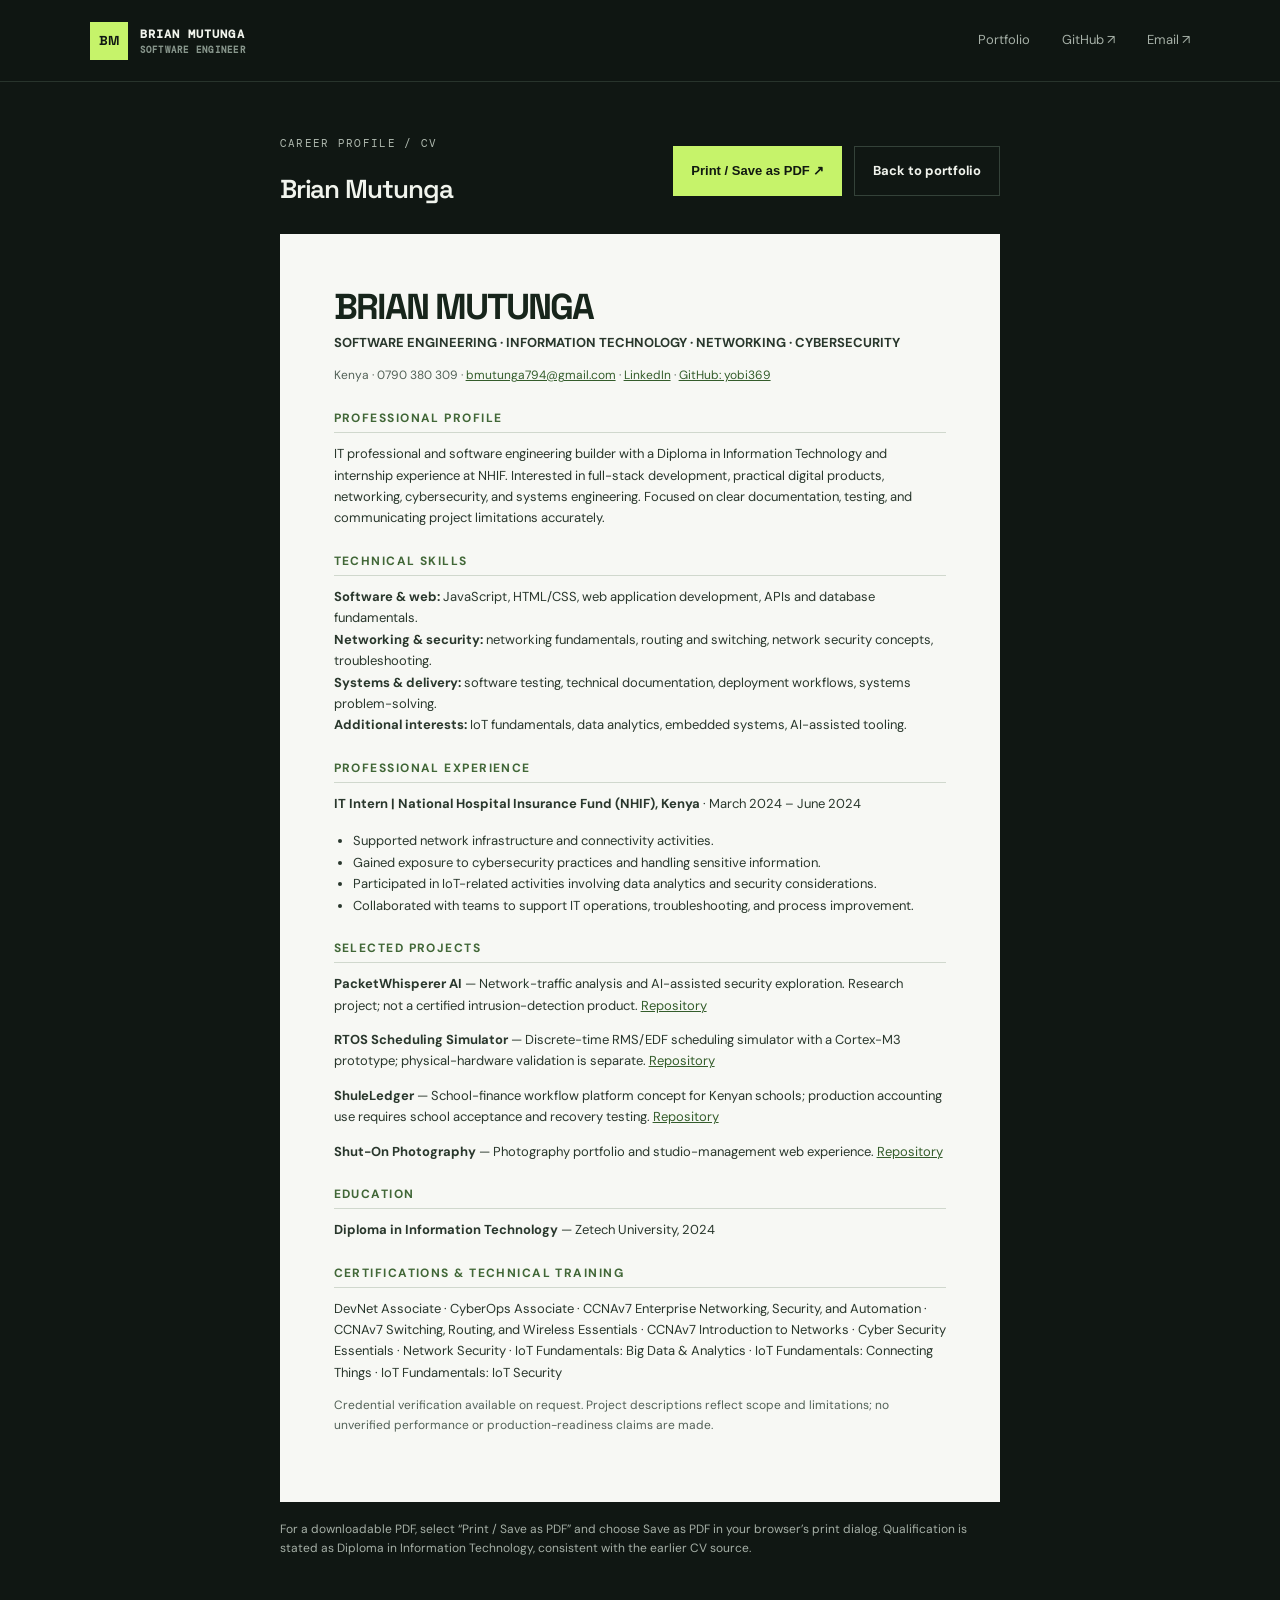
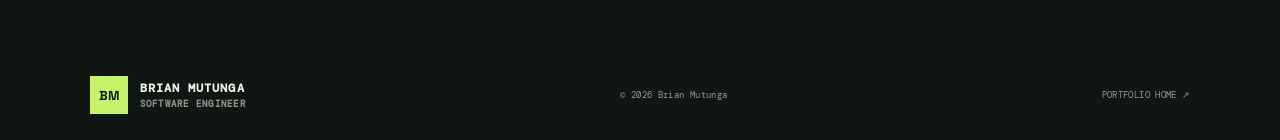
==== cv.html @ 9cb2b39f "Add corrected diploma CV page with print-to-PDF" ====
<!doctype html>
<html lang="en"><head><meta charset="utf-8"><meta name="viewport" content="width=device-width, initial-scale=1"><meta name="description" content="Brian Mutunga CV — Diploma in Information Technology, software projects, IT internship, networking and cybersecurity training."><meta name="theme-color" content="#101713"><title>CV — Brian Mutunga</title><link rel="canonical" href="https://brianmutunga.vercel.app/cv.html"><link rel="stylesheet" href="/styles.css"><style>
.cv-wrap{max-width:900px;margin:0 auto;padding:54px 7vw 80px}.cv-top{display:flex;justify-content:space-between;gap:20px;align-items:center;margin-bottom:28px}.cv-paper{background:#f7f8f4;color:#18211a;padding:clamp(24px,5vw,54px)}.cv-paper h1{font-size:36px;margin:0 0 5px;color:#17251b}.cv-paper h2{font:700 12px 'DM Sans',sans-serif;letter-spacing:.12em;color:#416737;border-bottom:1px solid #d0d8cd;padding-bottom:6px;margin:24px 0 10px}.cv-paper p,.cv-paper li{font-size:13px;line-height:1.65;color:#29372c}.cv-paper ul{padding-left:19px}.cv-contact{font-size:12px!important;color:#526157!important}.cv-paper a{color:#345d2b;text-decoration:underline}.cv-actions{display:flex;gap:12px;flex-wrap:wrap}.cv-actions .button{border:0;cursor:pointer}.cv-note{color:var(--muted);font-size:12px;margin-top:18px}@media print{body{background:#fff;color:#111}.site-header,footer,.cv-top,.cv-note{display:none!important}.cv-wrap{padding:0;max-width:none}.cv-paper{padding:0;background:#fff}.cv-paper h1{font-size:26px}.cv-paper h2{margin-top:15px}.cv-paper p,.cv-paper li{font-size:10pt}.cv-paper a{color:#111;text-decoration:none}@page{size:A4;margin:15mm}}
</style></head><body><a class="skip-link" href="#main">Skip to content</a><header class="site-header"><a class="wordmark" href="/" aria-label="Portfolio home"><span class="mark">BM</span><span>BRIAN MUTUNGA<span class="wordmark-sub">SOFTWARE ENGINEER</span></span></a><nav aria-label="Main navigation"><a href="/">Portfolio</a><a href="https://github.com/yobi369" target="_blank" rel="noreferrer">GitHub ↗</a><a href="mailto:bmutunga794@gmail.com">Email ↗</a></nav></header><main id="main" class="cv-wrap"><div class="cv-top"><div><p class="eyebrow">CAREER PROFILE / CV</p><h2 style="margin:0;font:600 26px var(--display);letter-spacing:-.04em">Brian Mutunga</h2></div><div class="cv-actions"><button class="button button-primary" onclick="window.print()">Print / Save as PDF ↗</button><a class="button" style="border:1px solid var(--line)" href="/">Back to portfolio</a></div></div><article class="cv-paper"><h1>BRIAN MUTUNGA</h1><p><b>SOFTWARE ENGINEERING · INFORMATION TECHNOLOGY · NETWORKING · CYBERSECURITY</b></p><p class="cv-contact">Kenya · 0790 380 309 · <a href="mailto:bmutunga794@gmail.com">bmutunga794@gmail.com</a> · <a href="https://linkedin.com/in/brian-mutunga-1abb79259">LinkedIn</a> · <a href="https://github.com/yobi369">GitHub: yobi369</a></p>
<h2>PROFESSIONAL PROFILE</h2><p>IT professional and software engineering builder with a Diploma in Information Technology and internship experience at NHIF. Interested in full-stack development, practical digital products, networking, cybersecurity, and systems engineering. Focused on clear documentation, testing, and communicating project limitations accurately.</p>
<h2>TECHNICAL SKILLS</h2><p><b>Software & web:</b> JavaScript, HTML/CSS, web application development, APIs and database fundamentals.<br><b>Networking & security:</b> networking fundamentals, routing and switching, network security concepts, troubleshooting.<br><b>Systems & delivery:</b> software testing, technical documentation, deployment workflows, systems problem-solving.<br><b>Additional interests:</b> IoT fundamentals, data analytics, embedded systems, AI-assisted tooling.</p>
<h2>PROFESSIONAL EXPERIENCE</h2><p><b>IT Intern | National Hospital Insurance Fund (NHIF), Kenya</b> · March 2024 – June 2024</p><ul><li>Supported network infrastructure and connectivity activities.</li><li>Gained exposure to cybersecurity practices and handling sensitive information.</li><li>Participated in IoT-related activities involving data analytics and security considerations.</li><li>Collaborated with teams to support IT operations, troubleshooting, and process improvement.</li></ul>
<h2>SELECTED PROJECTS</h2><p><b>PacketWhisperer AI</b> — Network-traffic analysis and AI-assisted security exploration. Research project; not a certified intrusion-detection product. <a href="https://github.com/yobi369/PacketWhisperer-AI">Repository</a></p><p><b>RTOS Scheduling Simulator</b> — Discrete-time RMS/EDF scheduling simulator with a Cortex-M3 prototype; physical-hardware validation is separate. <a href="https://github.com/yobi369/RTOS">Repository</a></p><p><b>ShuleLedger</b> — School-finance workflow platform concept for Kenyan schools; production accounting use requires school acceptance and recovery testing. <a href="https://github.com/yobi369/School-accounting-Software-">Repository</a></p><p><b>Shut-On Photography</b> — Photography portfolio and studio-management web experience. <a href="https://github.com/yobi369/shut-on">Repository</a></p>
<h2>EDUCATION</h2><p><b>Diploma in Information Technology</b> — Zetech University, 2024</p>
<h2>CERTIFICATIONS & TECHNICAL TRAINING</h2><p>DevNet Associate · CyberOps Associate · CCNAv7 Enterprise Networking, Security, and Automation · CCNAv7 Switching, Routing, and Wireless Essentials · CCNAv7 Introduction to Networks · Cyber Security Essentials · Network Security · IoT Fundamentals: Big Data & Analytics · IoT Fundamentals: Connecting Things · IoT Fundamentals: IoT Security</p><p class="cv-contact">Credential verification available on request. Project descriptions reflect scope and limitations; no unverified performance or production-readiness claims are made.</p></article><p class="cv-note">For a downloadable PDF, select “Print / Save as PDF” and choose Save as PDF in your browser’s print dialog. Qualification is stated as Diploma in Information Technology, consistent with the earlier CV source.</p></main><footer><a class="wordmark footer-brand" href="/"><span class="mark">BM</span><span>BRIAN MUTUNGA<span class="wordmark-sub">SOFTWARE ENGINEER</span></span></a><span>© 2026 Brian Mutunga</span><a href="/">PORTFOLIO HOME ↗</a></footer></body></html>
---- styles.css ----
@import url('https://fonts.googleapis.com/css2?family=DM+Mono:wght@400;500&family=DM+Sans:wght@400;500;600;700&family=Space+Grotesk:wght@400;500;600;700&display=swap');
:root{color-scheme:dark;--bg:#101713;--surface:#17201b;--surface2:#1d2922;--text:#f1f4ed;--muted:#a6b0a7;--line:#344239;--green:#c6f36a;--mono:'DM Mono',monospace;--display:'Space Grotesk',sans-serif;--body:'DM Sans',sans-serif}*{box-sizing:border-box}html{scroll-behavior:smooth;scroll-padding-top:90px}body{margin:0;background:var(--bg);color:var(--text);font-family:var(--body);line-height:1.6}a{color:inherit;text-decoration:none}a:focus-visible,button:focus-visible{outline:3px solid var(--green);outline-offset:4px}.skip-link{position:absolute;top:-60px;left:16px;background:var(--green);color:#101713;padding:10px 14px;z-index:100}.skip-link:focus{top:12px}.site-header{height:82px;padding:0 7vw;display:flex;align-items:center;justify-content:space-between;border-bottom:1px solid #28342c;position:sticky;top:0;z-index:20;background:#101713ed;backdrop-filter:blur(14px)}.wordmark{display:flex;gap:12px;align-items:center;font:600 12px var(--mono);letter-spacing:.09em}.mark{width:38px;height:38px;background:var(--green);color:#101713;display:grid;place-items:center;font:700 13px var(--display);letter-spacing:-.05em}.wordmark-sub{display:block;color:#87958b;font-size:9px;letter-spacing:.14em;margin-top:2px}.site-header nav{display:flex;gap:32px;align-items:center;font-size:13px;color:var(--muted)}.site-header nav a:hover,.text-link:hover,.card-link:hover{color:var(--green)}.site-header .nav-cta{padding:10px 14px;border:1px solid #5c6b5f;color:var(--text)}.menu-toggle{display:none;background:transparent;color:var(--text);border:1px solid var(--line);padding:8px 12px}.hero{padding:92px 7vw 64px;display:grid;grid-template-columns:1.15fr .85fr;gap:7vw;min-height:630px;align-items:center;position:relative;overflow:hidden}.hero:before{content:"";position:absolute;left:-200px;top:0;width:500px;height:500px;border:1px solid #27352b;border-radius:50%;pointer-events:none}.hero-copy,.hero-panel{position:relative}.eyebrow{font:11px var(--mono);letter-spacing:.12em;color:#aeb8ae;margin:0 0 22px}.status-dot{display:inline-block;width:7px;height:7px;background:var(--green);border-radius:50%;margin-right:8px;box-shadow:0 0 12px #c6f36a80}h1,h2,h3,p{margin-top:0}h1,h2{font-family:var(--display);letter-spacing:-.055em;line-height:1.08}h1{font-size:clamp(42px,5.3vw,76px);margin-bottom:25px}h1 span,h2 span{color:var(--green)}.hero-intro{max-width:600px;color:#b9c2ba;font-size:16px;line-height:1.85}.hero-actions{display:flex;gap:25px;align-items:center;margin-top:32px}.button{display:inline-flex;align-items:center;gap:24px;padding:14px 18px;font-size:13px;font-weight:700}.button-primary{background:var(--green);color:#111910}.button-primary:hover{background:#d8ff8e}.text-link{font-size:13px;font-weight:600;border-bottom:1px solid #68766a;padding-bottom:4px}.hero-meta{display:flex;gap:22px;flex-wrap:wrap;margin-top:64px;color:#849087;font:9px var(--mono);letter-spacing:.04em}.hero-panel{border:1px solid #3a493e;background:linear-gradient(140deg,#1a261e,#121914);min-height:320px;box-shadow:18px 18px 0 #1b2820}.panel-top,.panel-bottom{display:flex;justify-content:space-between;padding:16px 19px;color:#93a096;font:9px var(--mono);letter-spacing:.08em;border-bottom:1px solid #344238}.panel-live,.green{color:var(--green)}.terminal{padding:28px 24px;font:12px/1.9 var(--mono);color:#a9b6ab}.terminal p{margin:0}.prompt{color:var(--green);padding-right:10px}.terminal-result{padding-left:23px!important;color:#d9e2d9!important}.terminal-cursor{color:var(--green);margin-top:12px}.panel-bottom{border-top:1px solid #344238;border-bottom:0;margin-top:10px}.section{padding:94px 7vw}.work-section{background:#151d18;border-top:1px solid #28352c;border-bottom:1px solid #28352c}.section-heading{display:flex;justify-content:space-between;align-items:end;gap:35px;margin-bottom:42px}.section h2,.contact-section h2{font-size:clamp(34px,4vw,52px);margin-bottom:0}.section-note{max-width:370px;color:var(--muted);font-size:13px;line-height:1.8;margin-bottom:3px}.project-grid{display:grid;grid-template-columns:repeat(2,minmax(0,1fr));gap:18px}.project-card{border:1px solid #334137;background:#18221b;padding:22px;display:flex;flex-direction:column;min-width:0;transition:transform .2s,border-color .2s}.project-card:hover{transform:translateY(-4px);border-color:#71876e}.project-top{display:flex;justify-content:space-between;align-items:center;gap:10px}.project-index{font:11px var(--mono);color:var(--green)}.project-kind{font:9px var(--mono);letter-spacing:.07em;color:#9aa89d;text-align:right}.project-art{height:155px;margin:20px 0;background:#111a14;border:1px solid #2d3a30;position:relative;overflow:hidden}.network-label{position:absolute;left:16px;bottom:13px;font:9px var(--mono);letter-spacing:.09em;color:#89978c}.art-network:before,.art-network:after{content:"";position:absolute;left:15%;right:15%;top:50%;height:1px;background:#4a6a45;transform:rotate(-15deg)}.art-network:after{transform:rotate(26deg)}.node{position:absolute;width:13px;height:13px;border:2px solid var(--green);background:#17231a;border-radius:50%;z-index:1;box-shadow:0 0 16px #c6f36a40}.n1{left:16%;top:25%}.n2{left:44%;top:57%}.n3{right:20%;top:28%}.n4{right:32%;bottom:16%}.art-rtos{padding:28px 20px}.schedule-bars{height:84px;display:grid;grid-template-columns:repeat(8,1fr);gap:5px;align-items:end}.schedule-bars i{height:25%;background:#476147}.schedule-bars i:nth-child(2),.schedule-bars i:nth-child(5),.schedule-bars i:nth-child(8){height:75%;background:var(--green)}.schedule-bars i:nth-child(3),.schedule-bars i:nth-child(6){height:50%;background:#7d9b67}.art-ledger{padding:22px}.ledger-lines{display:grid;gap:12px}.ledger-lines i{height:1px;background:#405144;position:relative}.ledger-lines i:after{content:"";position:absolute;right:8%;top:-4px;width:26%;height:8px;background:#66845b}.ledger-lines i:nth-child(2):after{right:34%;width:40%}.ledger-lines i:nth-child(4):after{right:19%;width:50%;background:var(--green)}.ledger-total{position:absolute;bottom:15px;left:20px;font:10px var(--mono);color:var(--green)}.art-photo{display:grid;place-items:center;background:radial-gradient(ellipse at center,#324735,#111a14 70%)}.photo-frame{width:48%;height:70%;border:1px solid #8da080;transform:rotate(-5deg);display:grid;place-items:center;color:#d9e7d1;font:9px var(--mono);letter-spacing:.12em;background:linear-gradient(150deg,#304333,#162219)}.project-card h3{font:600 22px var(--display);letter-spacing:-.03em;margin:0 0 10px}.project-card>p{font-size:13px;line-height:1.8;color:#adb9ae;margin-bottom:18px}.tag-list{display:flex;gap:7px;flex-wrap:wrap;margin-top:auto;margin-bottom:20px}.tag-list span{border:1px solid #3a493e;color:#aebcaf;padding:5px 8px;font:9px var(--mono)}.card-link{display:flex;justify-content:space-between;padding-top:15px;border-top:1px solid #344137;font-size:12px;font-weight:700}.card-link span{color:var(--green)}.more-work{display:flex;align-items:center;justify-content:space-between;gap:20px;margin-top:30px;color:var(--muted);font-size:13px}.more-work p{margin:0}.about-section{display:grid;grid-template-columns:.7fr 1.3fr;gap:8vw;align-items:center}.about-stamp{aspect-ratio:1;max-width:270px;border:1px solid #3b4b3d;display:flex;flex-direction:column;align-items:center;justify-content:center;position:relative;background:radial-gradient(ellipse,#223426,#101713 70%)}.about-stamp:before,.about-stamp:after{content:"";position:absolute;border:1px solid #344437;border-radius:50%;inset:13%}.about-stamp:after{inset:27%}.about-stamp span{font:700 76px var(--display);color:var(--green);z-index:1;letter-spacing:-.1em}.about-stamp small{font:8px var(--mono);letter-spacing:.1em;color:#9eafa0;z-index:1;margin-top:8px}.about-copy h2{margin-bottom:25px}.about-copy>p:not(.eyebrow){color:#b4beb5;font-size:14px;line-height:1.9;max-width:700px}.about-copy .text-link{display:inline-block;margin-top:12px}.approach-section{background:#17211a;border-top:1px solid #29372d}.approach-section h2{margin-bottom:42px}.approach-grid{display:grid;grid-template-columns:repeat(3,1fr);gap:22px}.approach-grid article{border-top:1px solid #526250;padding-top:20px}.approach-grid article>span{font:11px var(--mono);color:var(--green)}.approach-grid h3{font:600 19px var(--display);margin:18px 0 9px}.approach-grid p{font-size:13px;line-height:1.8;color:#aeb9af;margin-bottom:0}.contact-section{padding:90px 7vw;display:flex;justify-content:space-between;align-items:center;gap:35px;border-bottom:1px solid #2a382e}.contact-section h2{margin-bottom:20px}.contact-section p:not(.eyebrow){color:var(--muted);font-size:13px}.contact-actions{display:flex;flex-direction:column;align-items:flex-start;gap:18px;min-width:190px}footer{padding:26px 7vw;display:flex;align-items:center;justify-content:space-between;gap:20px;color:#8e9b90;font:9px var(--mono);letter-spacing:.04em}.footer-brand{color:var(--text)}footer>a:not(.wordmark){font-size:9px}footer small{white-space:nowrap}
@media(max-width:900px){.site-header{padding:0 5vw}.hero,.section,.contact-section{padding-left:5vw;padding-right:5vw}.hero{grid-template-columns:1fr;gap:42px;padding-top:70px}.hero-panel{max-width:620px;width:100%}.hero-meta{margin-top:42px}.about-section{gap:5vw}.about-stamp{max-width:220px}.section-heading{align-items:start;flex-direction:column}.section-note{max-width:600px}.contact-section{align-items:flex-start;flex-direction:column}.contact-actions{flex-direction:row;flex-wrap:wrap;align-items:center}footer{padding-left:5vw;padding-right:5vw;flex-wrap:wrap}}
@media(max-width:620px){.site-header{height:72px}.menu-toggle{display:block}.site-header nav{display:none;position:absolute;left:0;right:0;top:71px;padding:20px 5vw 24px;background:#101713;border-bottom:1px solid var(--line);flex-direction:column;align-items:flex-start;gap:18px}.site-header nav.open{display:flex}.hero{padding-top:60px;padding-bottom:50px;min-height:auto}h1{font-size:clamp(40px,11vw,60px)}.hero-intro{font-size:14px}.hero-meta{gap:10px;flex-direction:column;margin-top:38px}.hero-panel{min-height:280px}.section{padding-top:68px;padding-bottom:68px}.project-grid{grid-template-columns:1fr}.project-card{padding:18px}.project-art{height:145px}.more-work{align-items:flex-start;flex-direction:column}.about-section{grid-template-columns:1fr;gap:35px}.about-stamp{max-width:185px}.about-stamp span{font-size:58px}.approach-grid{grid-template-columns:1fr;gap:30px}.contact-section{padding-top:65px;padding-bottom:65px}.contact-actions{align-items:flex-start;flex-direction:column}footer{align-items:flex-start;flex-direction:column;gap:14px}.section h2,.contact-section h2{font-size:36px}}
@media(prefers-reduced-motion:reduce){*,*::before,*::after{scroll-behavior:auto!important;transition:none!important;animation:none!important}}
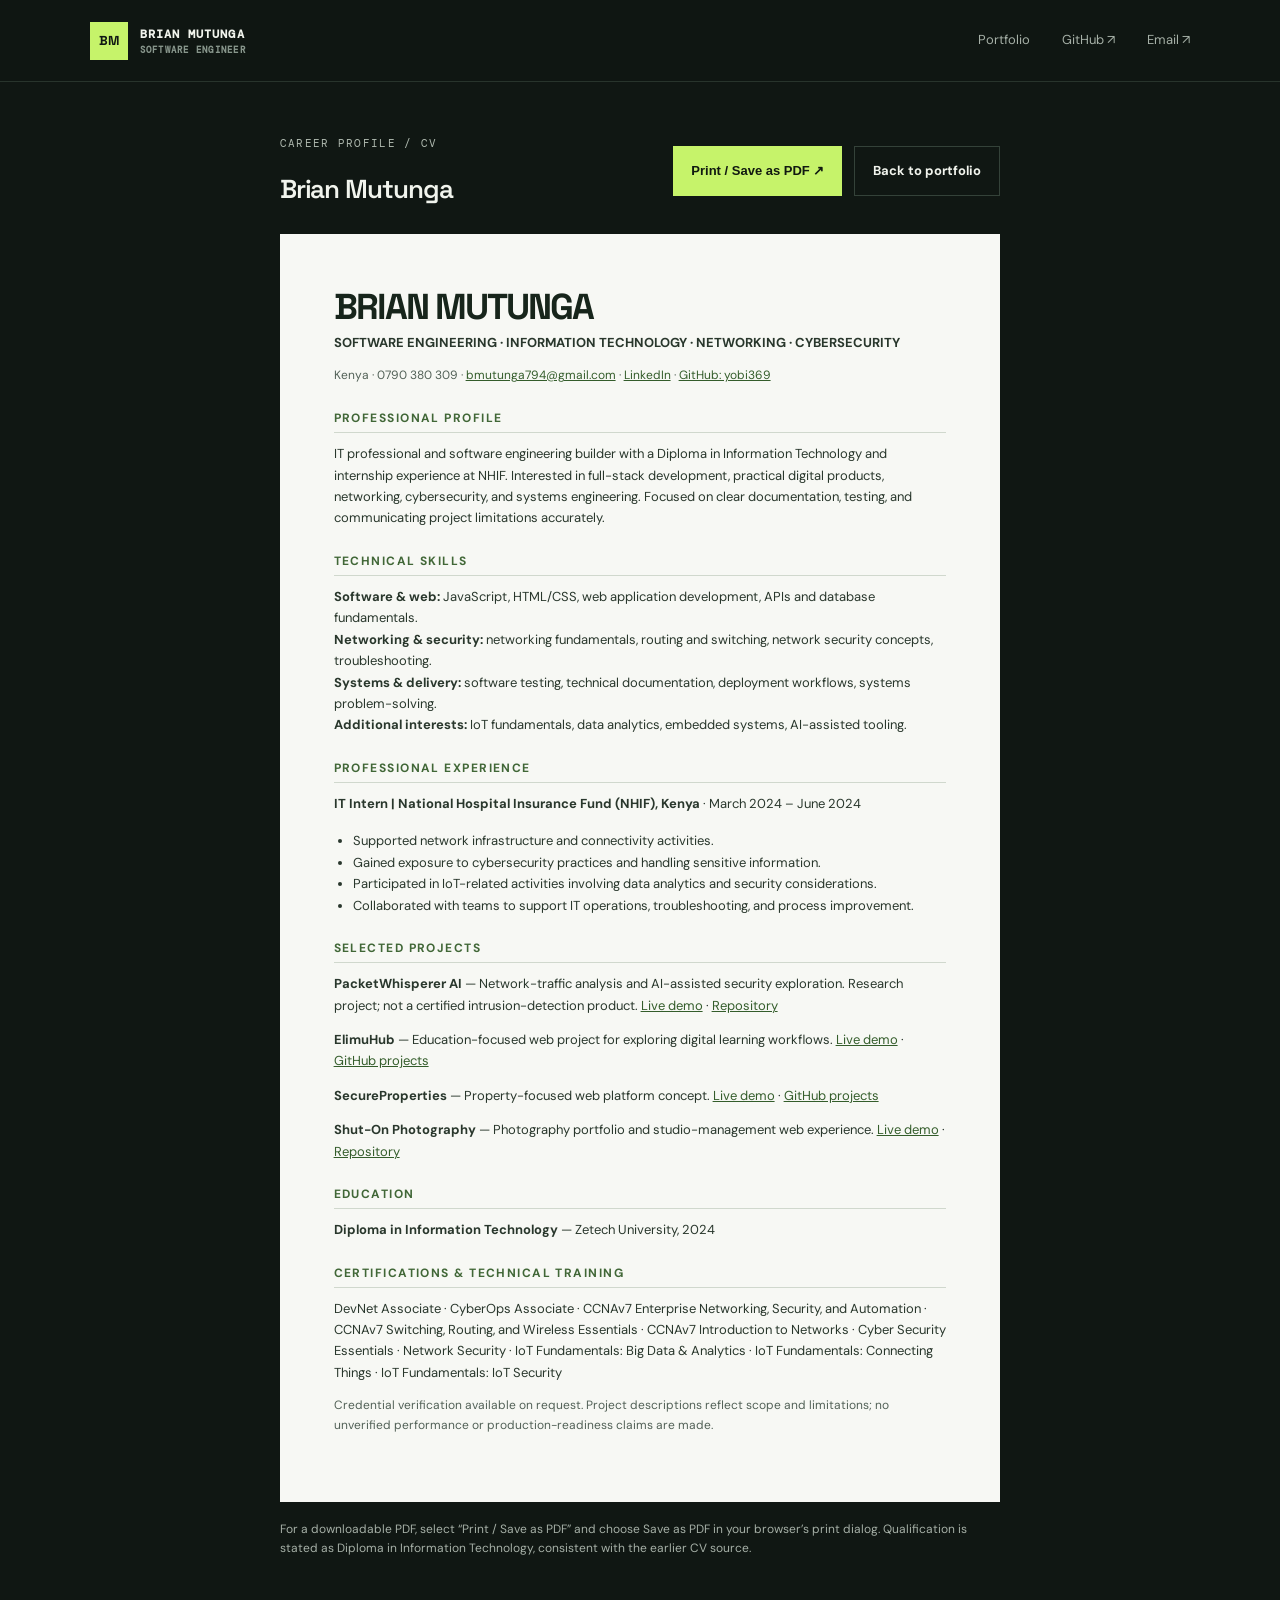
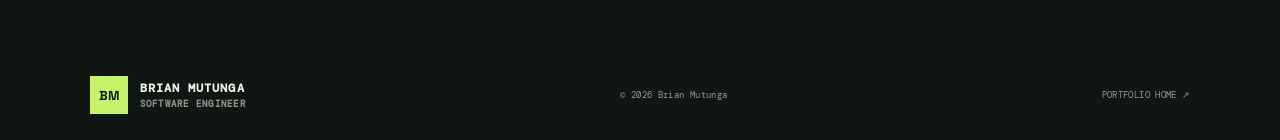
==== commit 591d611b: "Align CV projects with live portfolio demos" ====
--- a/cv.html
+++ b/cv.html
@@ -5,6 +5,6 @@
 <h2>PROFESSIONAL PROFILE</h2><p>IT professional and software engineering builder with a Diploma in Information Technology and internship experience at NHIF. Interested in full-stack development, practical digital products, networking, cybersecurity, and systems engineering. Focused on clear documentation, testing, and communicating project limitations accurately.</p>
 <h2>TECHNICAL SKILLS</h2><p><b>Software & web:</b> JavaScript, HTML/CSS, web application development, APIs and database fundamentals.<br><b>Networking & security:</b> networking fundamentals, routing and switching, network security concepts, troubleshooting.<br><b>Systems & delivery:</b> software testing, technical documentation, deployment workflows, systems problem-solving.<br><b>Additional interests:</b> IoT fundamentals, data analytics, embedded systems, AI-assisted tooling.</p>
 <h2>PROFESSIONAL EXPERIENCE</h2><p><b>IT Intern | National Hospital Insurance Fund (NHIF), Kenya</b> · March 2024 – June 2024</p><ul><li>Supported network infrastructure and connectivity activities.</li><li>Gained exposure to cybersecurity practices and handling sensitive information.</li><li>Participated in IoT-related activities involving data analytics and security considerations.</li><li>Collaborated with teams to support IT operations, troubleshooting, and process improvement.</li></ul>
-<h2>SELECTED PROJECTS</h2><p><b>PacketWhisperer AI</b> — Network-traffic analysis and AI-assisted security exploration. Research project; not a certified intrusion-detection product. <a href="https://github.com/yobi369/PacketWhisperer-AI">Repository</a></p><p><b>RTOS Scheduling Simulator</b> — Discrete-time RMS/EDF scheduling simulator with a Cortex-M3 prototype; physical-hardware validation is separate. <a href="https://github.com/yobi369/RTOS">Repository</a></p><p><b>ShuleLedger</b> — School-finance workflow platform concept for Kenyan schools; production accounting use requires school acceptance and recovery testing. <a href="https://github.com/yobi369/School-accounting-Software-">Repository</a></p><p><b>Shut-On Photography</b> — Photography portfolio and studio-management web experience. <a href="https://github.com/yobi369/shut-on">Repository</a></p>
+<h2>SELECTED PROJECTS</h2><p><b>PacketWhisperer AI</b> — Network-traffic analysis and AI-assisted security exploration. Research project; not a certified intrusion-detection product. <a href="https://packetwhisper.vercel.app">Live demo</a> · <a href="https://github.com/yobi369/PacketWhisperer-AI">Repository</a></p><p><b>ElimuHub</b> — Education-focused web project for exploring digital learning workflows. <a href="https://elimuhub-three.vercel.app">Live demo</a> · <a href="https://github.com/yobi369">GitHub projects</a></p><p><b>SecureProperties</b> — Property-focused web platform concept. <a href="https://secureproperties.vercel.app">Live demo</a> · <a href="https://github.com/yobi369">GitHub projects</a></p><p><b>Shut-On Photography</b> — Photography portfolio and studio-management web experience. <a href="https://shuton-photography.vercel.app">Live demo</a> · <a href="https://github.com/yobi369/shut-on">Repository</a></p>
 <h2>EDUCATION</h2><p><b>Diploma in Information Technology</b> — Zetech University, 2024</p>
 <h2>CERTIFICATIONS & TECHNICAL TRAINING</h2><p>DevNet Associate · CyberOps Associate · CCNAv7 Enterprise Networking, Security, and Automation · CCNAv7 Switching, Routing, and Wireless Essentials · CCNAv7 Introduction to Networks · Cyber Security Essentials · Network Security · IoT Fundamentals: Big Data & Analytics · IoT Fundamentals: Connecting Things · IoT Fundamentals: IoT Security</p><p class="cv-contact">Credential verification available on request. Project descriptions reflect scope and limitations; no unverified performance or production-readiness claims are made.</p></article><p class="cv-note">For a downloadable PDF, select “Print / Save as PDF” and choose Save as PDF in your browser’s print dialog. Qualification is stated as Diploma in Information Technology, consistent with the earlier CV source.</p></main><footer><a class="wordmark footer-brand" href="/"><span class="mark">BM</span><span>BRIAN MUTUNGA<span class="wordmark-sub">SOFTWARE ENGINEER</span></span></a><span>© 2026 Brian Mutunga</span><a href="/">PORTFOLIO HOME ↗</a></footer></body></html>
--- a/styles.css
+++ b/styles.css
@@ -3,3 +3,5 @@
 @media(max-width:900px){.site-header{padding:0 5vw}.hero,.section,.contact-section{padding-left:5vw;padding-right:5vw}.hero{grid-template-columns:1fr;gap:42px;padding-top:70px}.hero-panel{max-width:620px;width:100%}.hero-meta{margin-top:42px}.about-section{gap:5vw}.about-stamp{max-width:220px}.section-heading{align-items:start;flex-direction:column}.section-note{max-width:600px}.contact-section{align-items:flex-start;flex-direction:column}.contact-actions{flex-direction:row;flex-wrap:wrap;align-items:center}footer{padding-left:5vw;padding-right:5vw;flex-wrap:wrap}}
 @media(max-width:620px){.site-header{height:72px}.menu-toggle{display:block}.site-header nav{display:none;position:absolute;left:0;right:0;top:71px;padding:20px 5vw 24px;background:#101713;border-bottom:1px solid var(--line);flex-direction:column;align-items:flex-start;gap:18px}.site-header nav.open{display:flex}.hero{padding-top:60px;padding-bottom:50px;min-height:auto}h1{font-size:clamp(40px,11vw,60px)}.hero-intro{font-size:14px}.hero-meta{gap:10px;flex-direction:column;margin-top:38px}.hero-panel{min-height:280px}.section{padding-top:68px;padding-bottom:68px}.project-grid{grid-template-columns:1fr}.project-card{padding:18px}.project-art{height:145px}.more-work{align-items:flex-start;flex-direction:column}.about-section{grid-template-columns:1fr;gap:35px}.about-stamp{max-width:185px}.about-stamp span{font-size:58px}.approach-grid{grid-template-columns:1fr;gap:30px}.contact-section{padding-top:65px;padding-bottom:65px}.contact-actions{align-items:flex-start;flex-direction:column}footer{align-items:flex-start;flex-direction:column;gap:14px}.section h2,.contact-section h2{font-size:36px}}
 @media(prefers-reduced-motion:reduce){*,*::before,*::after{scroll-behavior:auto!important;transition:none!important;animation:none!important}}
+
+.project-links{display:flex;gap:16px;flex-wrap:wrap;margin-top:auto;padding-top:18px}.project-links .card-link{margin-top:0}.project-links .live-link{color:var(--green)}.project-links .live-link span{font-size:16px}@media(max-width:620px){.project-links{gap:12px}}
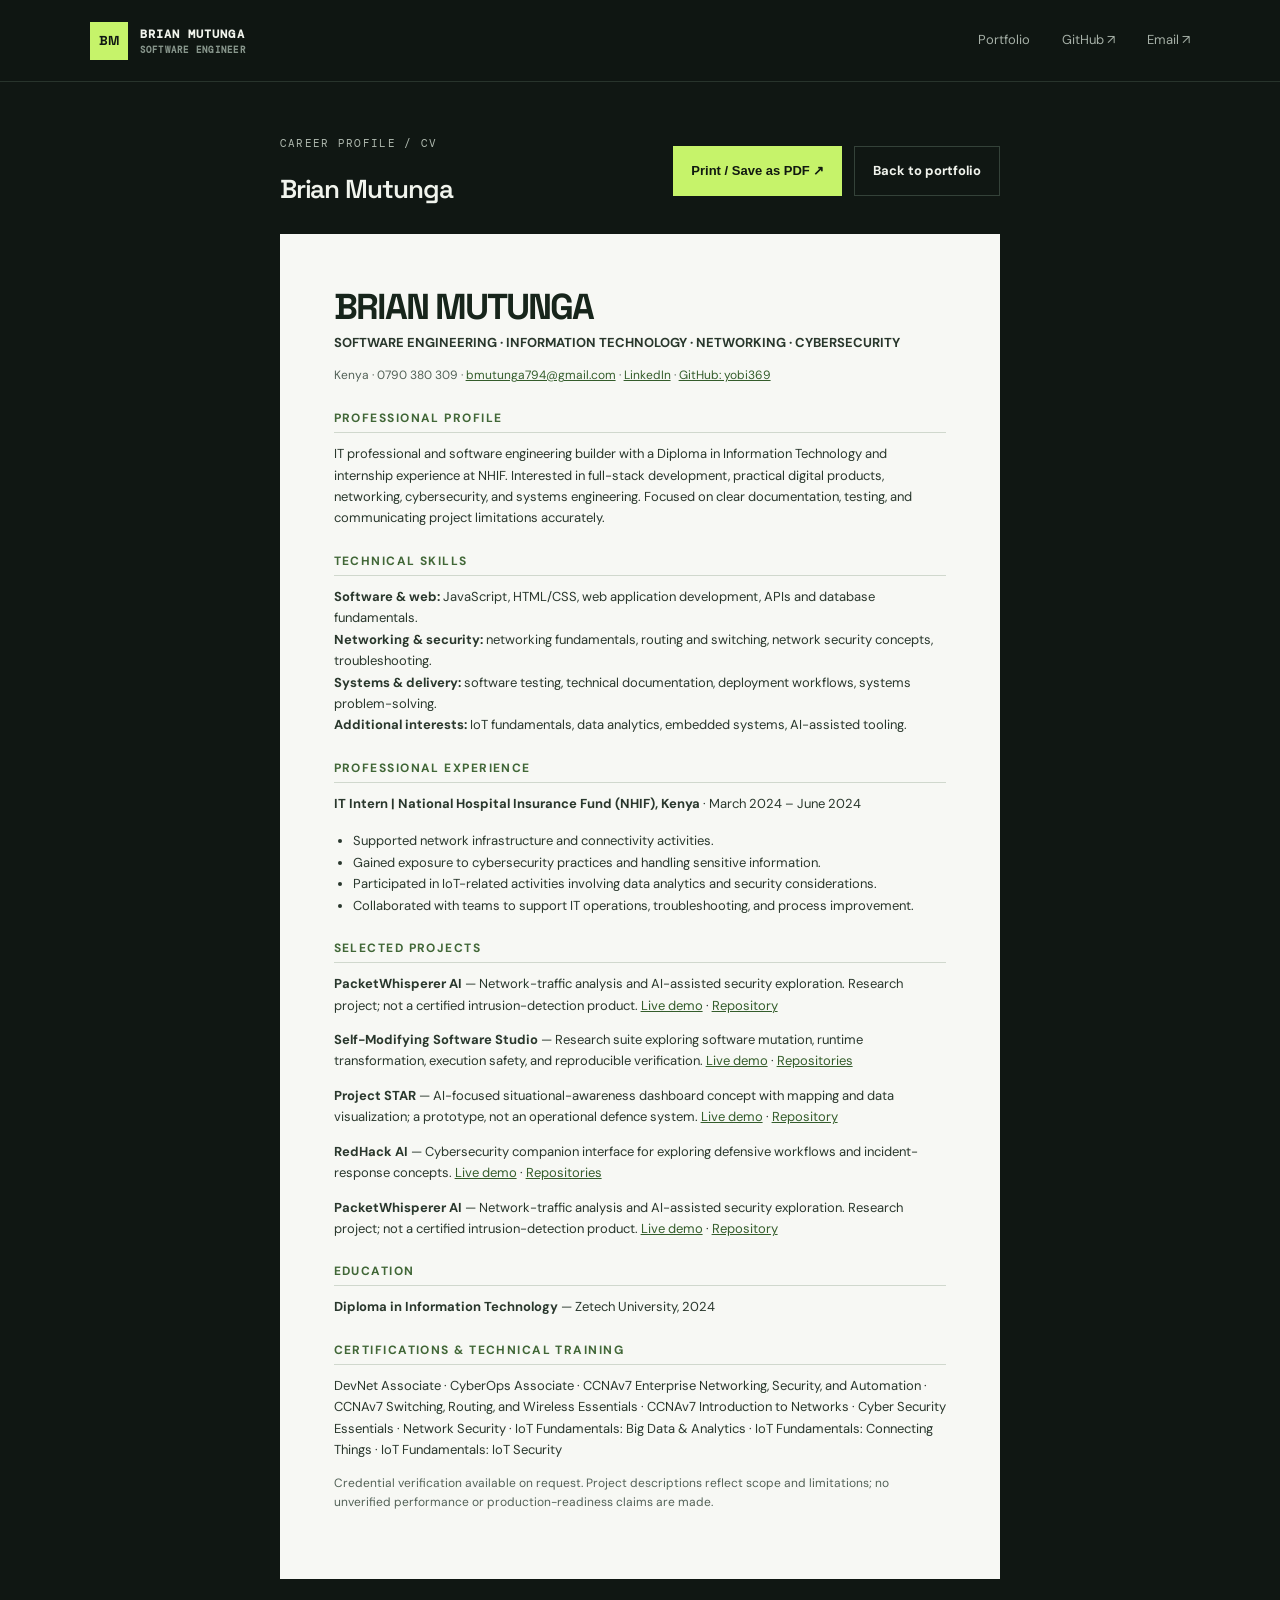
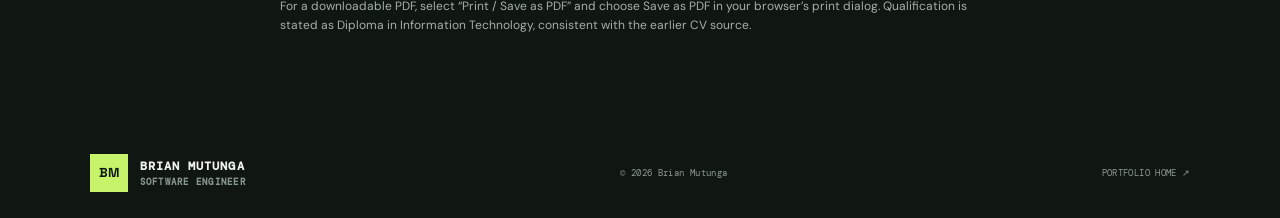
==== commit 85d7d875: "Refresh selected projects to match portfolio live demos" ====
--- a/cv.html
+++ b/cv.html
@@ -5,6 +5,6 @@
 <h2>PROFESSIONAL PROFILE</h2><p>IT professional and software engineering builder with a Diploma in Information Technology and internship experience at NHIF. Interested in full-stack development, practical digital products, networking, cybersecurity, and systems engineering. Focused on clear documentation, testing, and communicating project limitations accurately.</p>
 <h2>TECHNICAL SKILLS</h2><p><b>Software & web:</b> JavaScript, HTML/CSS, web application development, APIs and database fundamentals.<br><b>Networking & security:</b> networking fundamentals, routing and switching, network security concepts, troubleshooting.<br><b>Systems & delivery:</b> software testing, technical documentation, deployment workflows, systems problem-solving.<br><b>Additional interests:</b> IoT fundamentals, data analytics, embedded systems, AI-assisted tooling.</p>
 <h2>PROFESSIONAL EXPERIENCE</h2><p><b>IT Intern | National Hospital Insurance Fund (NHIF), Kenya</b> · March 2024 – June 2024</p><ul><li>Supported network infrastructure and connectivity activities.</li><li>Gained exposure to cybersecurity practices and handling sensitive information.</li><li>Participated in IoT-related activities involving data analytics and security considerations.</li><li>Collaborated with teams to support IT operations, troubleshooting, and process improvement.</li></ul>
-<h2>SELECTED PROJECTS</h2><p><b>PacketWhisperer AI</b> — Network-traffic analysis and AI-assisted security exploration. Research project; not a certified intrusion-detection product. <a href="https://packetwhisper.vercel.app">Live demo</a> · <a href="https://github.com/yobi369/PacketWhisperer-AI">Repository</a></p><p><b>ElimuHub</b> — Education-focused web project for exploring digital learning workflows. <a href="https://elimuhub-three.vercel.app">Live demo</a> · <a href="https://github.com/yobi369">GitHub projects</a></p><p><b>SecureProperties</b> — Property-focused web platform concept. <a href="https://secureproperties.vercel.app">Live demo</a> · <a href="https://github.com/yobi369">GitHub projects</a></p><p><b>Shut-On Photography</b> — Photography portfolio and studio-management web experience. <a href="https://shuton-photography.vercel.app">Live demo</a> · <a href="https://github.com/yobi369/shut-on">Repository</a></p>
+<h2>SELECTED PROJECTS</h2><p><b>PacketWhisperer AI</b> — Network-traffic analysis and AI-assisted security exploration. Research project; not a certified intrusion-detection product. <a href="https://packetwhisper.vercel.app">Live demo</a> · <a href="https://github.com/yobi369/PacketWhisperer-AI">Repository</a></p><p><b>Self-Modifying Software Studio</b> — Research suite exploring software mutation, runtime transformation, execution safety, and reproducible verification. <a href="https://self-modifying-software-studio.vercel.app">Live demo</a> · <a href="https://github.com/yobi369?tab=repositories">Repositories</a></p><p><b>Project STAR</b> — AI-focused situational-awareness dashboard concept with mapping and data visualization; a prototype, not an operational defence system. <a href="https://project-star-five.vercel.app">Live demo</a> · <a href="https://github.com/yobi369/project-star">Repository</a></p><p><b>RedHack AI</b> — Cybersecurity companion interface for exploring defensive workflows and incident-response concepts. <a href="https://redhack-ai.vercel.app">Live demo</a> · <a href="https://github.com/yobi369?tab=repositories">Repositories</a></p><p><b>PacketWhisperer AI</b> — Network-traffic analysis and AI-assisted security exploration. Research project; not a certified intrusion-detection product. <a href="https://packetwhisper.vercel.app">Live demo</a> · <a href="https://github.com/yobi369/PacketWhisperer-AI">Repository</a></p>
 <h2>EDUCATION</h2><p><b>Diploma in Information Technology</b> — Zetech University, 2024</p>
 <h2>CERTIFICATIONS & TECHNICAL TRAINING</h2><p>DevNet Associate · CyberOps Associate · CCNAv7 Enterprise Networking, Security, and Automation · CCNAv7 Switching, Routing, and Wireless Essentials · CCNAv7 Introduction to Networks · Cyber Security Essentials · Network Security · IoT Fundamentals: Big Data & Analytics · IoT Fundamentals: Connecting Things · IoT Fundamentals: IoT Security</p><p class="cv-contact">Credential verification available on request. Project descriptions reflect scope and limitations; no unverified performance or production-readiness claims are made.</p></article><p class="cv-note">For a downloadable PDF, select “Print / Save as PDF” and choose Save as PDF in your browser’s print dialog. Qualification is stated as Diploma in Information Technology, consistent with the earlier CV source.</p></main><footer><a class="wordmark footer-brand" href="/"><span class="mark">BM</span><span>BRIAN MUTUNGA<span class="wordmark-sub">SOFTWARE ENGINEER</span></span></a><span>© 2026 Brian Mutunga</span><a href="/">PORTFOLIO HOME ↗</a></footer></body></html>
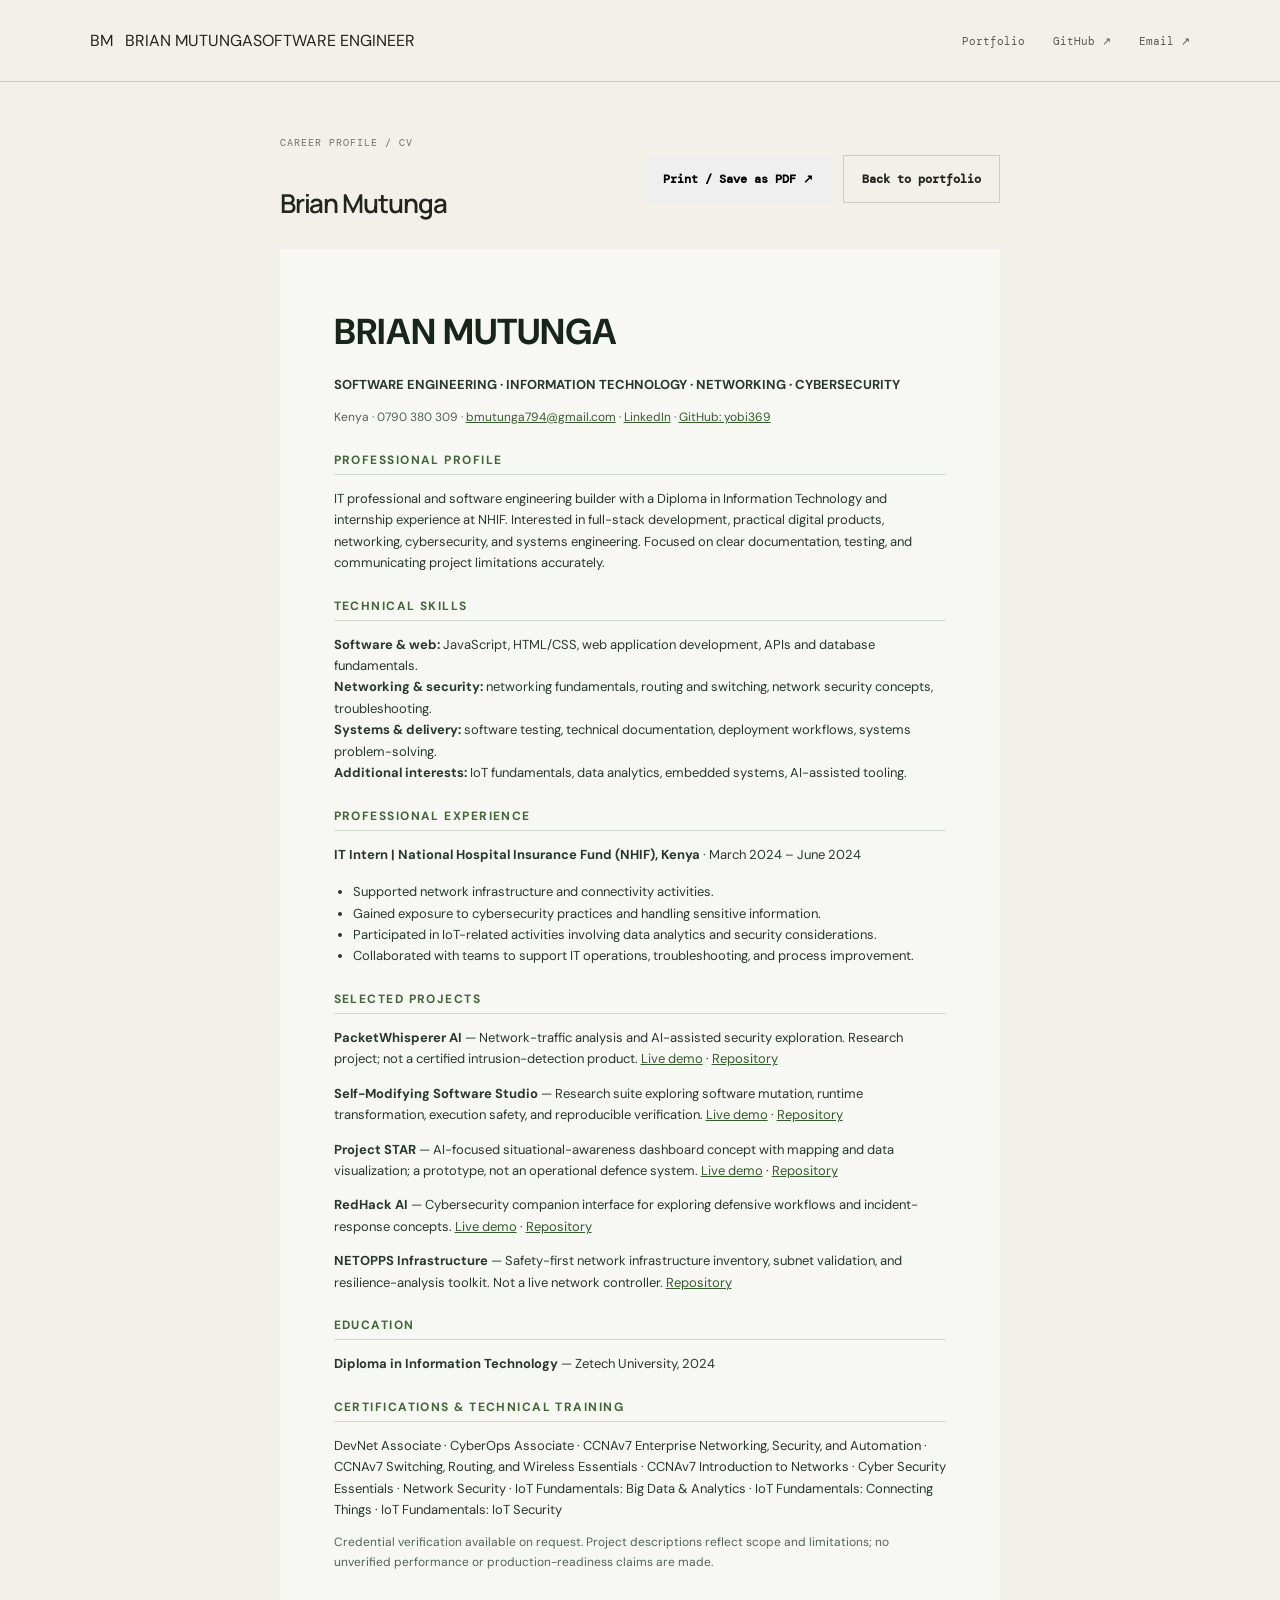
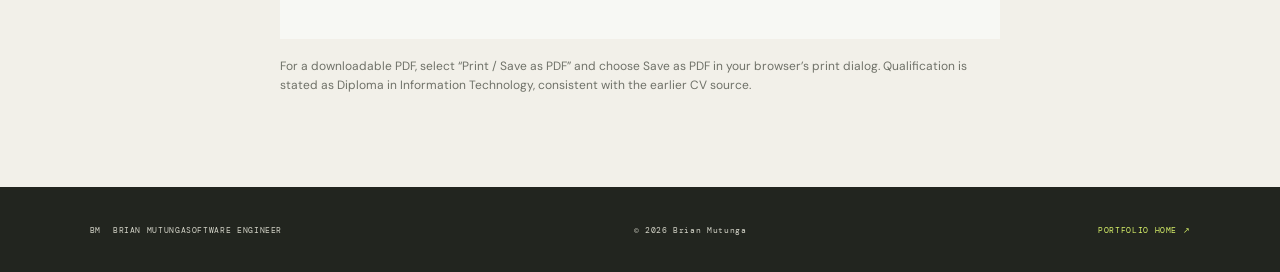
==== commit a6cc8f47: "Fix recruiter-facing CV project links and duplicate entry" ====
--- a/cv.html
+++ b/cv.html
@@ -5,6 +5,6 @@
 <h2>PROFESSIONAL PROFILE</h2><p>IT professional and software engineering builder with a Diploma in Information Technology and internship experience at NHIF. Interested in full-stack development, practical digital products, networking, cybersecurity, and systems engineering. Focused on clear documentation, testing, and communicating project limitations accurately.</p>
 <h2>TECHNICAL SKILLS</h2><p><b>Software & web:</b> JavaScript, HTML/CSS, web application development, APIs and database fundamentals.<br><b>Networking & security:</b> networking fundamentals, routing and switching, network security concepts, troubleshooting.<br><b>Systems & delivery:</b> software testing, technical documentation, deployment workflows, systems problem-solving.<br><b>Additional interests:</b> IoT fundamentals, data analytics, embedded systems, AI-assisted tooling.</p>
 <h2>PROFESSIONAL EXPERIENCE</h2><p><b>IT Intern | National Hospital Insurance Fund (NHIF), Kenya</b> · March 2024 – June 2024</p><ul><li>Supported network infrastructure and connectivity activities.</li><li>Gained exposure to cybersecurity practices and handling sensitive information.</li><li>Participated in IoT-related activities involving data analytics and security considerations.</li><li>Collaborated with teams to support IT operations, troubleshooting, and process improvement.</li></ul>
-<h2>SELECTED PROJECTS</h2><p><b>PacketWhisperer AI</b> — Network-traffic analysis and AI-assisted security exploration. Research project; not a certified intrusion-detection product. <a href="https://packetwhisper.vercel.app">Live demo</a> · <a href="https://github.com/yobi369/PacketWhisperer-AI">Repository</a></p><p><b>Self-Modifying Software Studio</b> — Research suite exploring software mutation, runtime transformation, execution safety, and reproducible verification. <a href="https://self-modifying-software-studio.vercel.app">Live demo</a> · <a href="https://github.com/yobi369?tab=repositories">Repositories</a></p><p><b>Project STAR</b> — AI-focused situational-awareness dashboard concept with mapping and data visualization; a prototype, not an operational defence system. <a href="https://project-star-five.vercel.app">Live demo</a> · <a href="https://github.com/yobi369/project-star">Repository</a></p><p><b>RedHack AI</b> — Cybersecurity companion interface for exploring defensive workflows and incident-response concepts. <a href="https://redhack-ai.vercel.app">Live demo</a> · <a href="https://github.com/yobi369?tab=repositories">Repositories</a></p><p><b>PacketWhisperer AI</b> — Network-traffic analysis and AI-assisted security exploration. Research project; not a certified intrusion-detection product. <a href="https://packetwhisper.vercel.app">Live demo</a> · <a href="https://github.com/yobi369/PacketWhisperer-AI">Repository</a></p>
+<h2>SELECTED PROJECTS</h2><p><b>PacketWhisperer AI</b> — Network-traffic analysis and AI-assisted security exploration. Research project; not a certified intrusion-detection product. <a href="https://packetwhisper.vercel.app">Live demo</a> · <a href="https://github.com/yobi369/PacketWhisperer-AI">Repository</a></p><p><b>Self-Modifying Software Studio</b> — Research suite exploring software mutation, runtime transformation, execution safety, and reproducible verification. <a href="https://self-modifying-software-studio.vercel.app">Live demo</a> · <a href="https://github.com/yobi369/Self-modify-software-">Repository</a></p><p><b>Project STAR</b> — AI-focused situational-awareness dashboard concept with mapping and data visualization; a prototype, not an operational defence system. <a href="https://project-star-five.vercel.app">Live demo</a> · <a href="https://github.com/yobi369/Project-STAR">Repository</a></p><p><b>RedHack AI</b> — Cybersecurity companion interface for exploring defensive workflows and incident-response concepts. <a href="https://redhack-ai.vercel.app">Live demo</a> · <a href="https://github.com/yobi369/Redhack-Ai-">Repository</a></p><p><b>NETOPPS Infrastructure</b> — Safety-first network infrastructure inventory, subnet validation, and resilience-analysis toolkit. Not a live network controller. <a href="https://github.com/yobi369/NETOPPS-infastructure">Repository</a></p>
 <h2>EDUCATION</h2><p><b>Diploma in Information Technology</b> — Zetech University, 2024</p>
 <h2>CERTIFICATIONS & TECHNICAL TRAINING</h2><p>DevNet Associate · CyberOps Associate · CCNAv7 Enterprise Networking, Security, and Automation · CCNAv7 Switching, Routing, and Wireless Essentials · CCNAv7 Introduction to Networks · Cyber Security Essentials · Network Security · IoT Fundamentals: Big Data & Analytics · IoT Fundamentals: Connecting Things · IoT Fundamentals: IoT Security</p><p class="cv-contact">Credential verification available on request. Project descriptions reflect scope and limitations; no unverified performance or production-readiness claims are made.</p></article><p class="cv-note">For a downloadable PDF, select “Print / Save as PDF” and choose Save as PDF in your browser’s print dialog. Qualification is stated as Diploma in Information Technology, consistent with the earlier CV source.</p></main><footer><a class="wordmark footer-brand" href="/"><span class="mark">BM</span><span>BRIAN MUTUNGA<span class="wordmark-sub">SOFTWARE ENGINEER</span></span></a><span>© 2026 Brian Mutunga</span><a href="/">PORTFOLIO HOME ↗</a></footer></body></html>
--- a/styles.css
+++ b/styles.css
@@ -1,7 +1,186 @@
-@import url('https://fonts.googleapis.com/css2?family=DM+Mono:wght@400;500&family=DM+Sans:wght@400;500;600;700&family=Space+Grotesk:wght@400;500;600;700&display=swap');
-:root{color-scheme:dark;--bg:#101713;--surface:#17201b;--surface2:#1d2922;--text:#f1f4ed;--muted:#a6b0a7;--line:#344239;--green:#c6f36a;--mono:'DM Mono',monospace;--display:'Space Grotesk',sans-serif;--body:'DM Sans',sans-serif}*{box-sizing:border-box}html{scroll-behavior:smooth;scroll-padding-top:90px}body{margin:0;background:var(--bg);color:var(--text);font-family:var(--body);line-height:1.6}a{color:inherit;text-decoration:none}a:focus-visible,button:focus-visible{outline:3px solid var(--green);outline-offset:4px}.skip-link{position:absolute;top:-60px;left:16px;background:var(--green);color:#101713;padding:10px 14px;z-index:100}.skip-link:focus{top:12px}.site-header{height:82px;padding:0 7vw;display:flex;align-items:center;justify-content:space-between;border-bottom:1px solid #28342c;position:sticky;top:0;z-index:20;background:#101713ed;backdrop-filter:blur(14px)}.wordmark{display:flex;gap:12px;align-items:center;font:600 12px var(--mono);letter-spacing:.09em}.mark{width:38px;height:38px;background:var(--green);color:#101713;display:grid;place-items:center;font:700 13px var(--display);letter-spacing:-.05em}.wordmark-sub{display:block;color:#87958b;font-size:9px;letter-spacing:.14em;margin-top:2px}.site-header nav{display:flex;gap:32px;align-items:center;font-size:13px;color:var(--muted)}.site-header nav a:hover,.text-link:hover,.card-link:hover{color:var(--green)}.site-header .nav-cta{padding:10px 14px;border:1px solid #5c6b5f;color:var(--text)}.menu-toggle{display:none;background:transparent;color:var(--text);border:1px solid var(--line);padding:8px 12px}.hero{padding:92px 7vw 64px;display:grid;grid-template-columns:1.15fr .85fr;gap:7vw;min-height:630px;align-items:center;position:relative;overflow:hidden}.hero:before{content:"";position:absolute;left:-200px;top:0;width:500px;height:500px;border:1px solid #27352b;border-radius:50%;pointer-events:none}.hero-copy,.hero-panel{position:relative}.eyebrow{font:11px var(--mono);letter-spacing:.12em;color:#aeb8ae;margin:0 0 22px}.status-dot{display:inline-block;width:7px;height:7px;background:var(--green);border-radius:50%;margin-right:8px;box-shadow:0 0 12px #c6f36a80}h1,h2,h3,p{margin-top:0}h1,h2{font-family:var(--display);letter-spacing:-.055em;line-height:1.08}h1{font-size:clamp(42px,5.3vw,76px);margin-bottom:25px}h1 span,h2 span{color:var(--green)}.hero-intro{max-width:600px;color:#b9c2ba;font-size:16px;line-height:1.85}.hero-actions{display:flex;gap:25px;align-items:center;margin-top:32px}.button{display:inline-flex;align-items:center;gap:24px;padding:14px 18px;font-size:13px;font-weight:700}.button-primary{background:var(--green);color:#111910}.button-primary:hover{background:#d8ff8e}.text-link{font-size:13px;font-weight:600;border-bottom:1px solid #68766a;padding-bottom:4px}.hero-meta{display:flex;gap:22px;flex-wrap:wrap;margin-top:64px;color:#849087;font:9px var(--mono);letter-spacing:.04em}.hero-panel{border:1px solid #3a493e;background:linear-gradient(140deg,#1a261e,#121914);min-height:320px;box-shadow:18px 18px 0 #1b2820}.panel-top,.panel-bottom{display:flex;justify-content:space-between;padding:16px 19px;color:#93a096;font:9px var(--mono);letter-spacing:.08em;border-bottom:1px solid #344238}.panel-live,.green{color:var(--green)}.terminal{padding:28px 24px;font:12px/1.9 var(--mono);color:#a9b6ab}.terminal p{margin:0}.prompt{color:var(--green);padding-right:10px}.terminal-result{padding-left:23px!important;color:#d9e2d9!important}.terminal-cursor{color:var(--green);margin-top:12px}.panel-bottom{border-top:1px solid #344238;border-bottom:0;margin-top:10px}.section{padding:94px 7vw}.work-section{background:#151d18;border-top:1px solid #28352c;border-bottom:1px solid #28352c}.section-heading{display:flex;justify-content:space-between;align-items:end;gap:35px;margin-bottom:42px}.section h2,.contact-section h2{font-size:clamp(34px,4vw,52px);margin-bottom:0}.section-note{max-width:370px;color:var(--muted);font-size:13px;line-height:1.8;margin-bottom:3px}.project-grid{display:grid;grid-template-columns:repeat(2,minmax(0,1fr));gap:18px}.project-card{border:1px solid #334137;background:#18221b;padding:22px;display:flex;flex-direction:column;min-width:0;transition:transform .2s,border-color .2s}.project-card:hover{transform:translateY(-4px);border-color:#71876e}.project-top{display:flex;justify-content:space-between;align-items:center;gap:10px}.project-index{font:11px var(--mono);color:var(--green)}.project-kind{font:9px var(--mono);letter-spacing:.07em;color:#9aa89d;text-align:right}.project-art{height:155px;margin:20px 0;background:#111a14;border:1px solid #2d3a30;position:relative;overflow:hidden}.network-label{position:absolute;left:16px;bottom:13px;font:9px var(--mono);letter-spacing:.09em;color:#89978c}.art-network:before,.art-network:after{content:"";position:absolute;left:15%;right:15%;top:50%;height:1px;background:#4a6a45;transform:rotate(-15deg)}.art-network:after{transform:rotate(26deg)}.node{position:absolute;width:13px;height:13px;border:2px solid var(--green);background:#17231a;border-radius:50%;z-index:1;box-shadow:0 0 16px #c6f36a40}.n1{left:16%;top:25%}.n2{left:44%;top:57%}.n3{right:20%;top:28%}.n4{right:32%;bottom:16%}.art-rtos{padding:28px 20px}.schedule-bars{height:84px;display:grid;grid-template-columns:repeat(8,1fr);gap:5px;align-items:end}.schedule-bars i{height:25%;background:#476147}.schedule-bars i:nth-child(2),.schedule-bars i:nth-child(5),.schedule-bars i:nth-child(8){height:75%;background:var(--green)}.schedule-bars i:nth-child(3),.schedule-bars i:nth-child(6){height:50%;background:#7d9b67}.art-ledger{padding:22px}.ledger-lines{display:grid;gap:12px}.ledger-lines i{height:1px;background:#405144;position:relative}.ledger-lines i:after{content:"";position:absolute;right:8%;top:-4px;width:26%;height:8px;background:#66845b}.ledger-lines i:nth-child(2):after{right:34%;width:40%}.ledger-lines i:nth-child(4):after{right:19%;width:50%;background:var(--green)}.ledger-total{position:absolute;bottom:15px;left:20px;font:10px var(--mono);color:var(--green)}.art-photo{display:grid;place-items:center;background:radial-gradient(ellipse at center,#324735,#111a14 70%)}.photo-frame{width:48%;height:70%;border:1px solid #8da080;transform:rotate(-5deg);display:grid;place-items:center;color:#d9e7d1;font:9px var(--mono);letter-spacing:.12em;background:linear-gradient(150deg,#304333,#162219)}.project-card h3{font:600 22px var(--display);letter-spacing:-.03em;margin:0 0 10px}.project-card>p{font-size:13px;line-height:1.8;color:#adb9ae;margin-bottom:18px}.tag-list{display:flex;gap:7px;flex-wrap:wrap;margin-top:auto;margin-bottom:20px}.tag-list span{border:1px solid #3a493e;color:#aebcaf;padding:5px 8px;font:9px var(--mono)}.card-link{display:flex;justify-content:space-between;padding-top:15px;border-top:1px solid #344137;font-size:12px;font-weight:700}.card-link span{color:var(--green)}.more-work{display:flex;align-items:center;justify-content:space-between;gap:20px;margin-top:30px;color:var(--muted);font-size:13px}.more-work p{margin:0}.about-section{display:grid;grid-template-columns:.7fr 1.3fr;gap:8vw;align-items:center}.about-stamp{aspect-ratio:1;max-width:270px;border:1px solid #3b4b3d;display:flex;flex-direction:column;align-items:center;justify-content:center;position:relative;background:radial-gradient(ellipse,#223426,#101713 70%)}.about-stamp:before,.about-stamp:after{content:"";position:absolute;border:1px solid #344437;border-radius:50%;inset:13%}.about-stamp:after{inset:27%}.about-stamp span{font:700 76px var(--display);color:var(--green);z-index:1;letter-spacing:-.1em}.about-stamp small{font:8px var(--mono);letter-spacing:.1em;color:#9eafa0;z-index:1;margin-top:8px}.about-copy h2{margin-bottom:25px}.about-copy>p:not(.eyebrow){color:#b4beb5;font-size:14px;line-height:1.9;max-width:700px}.about-copy .text-link{display:inline-block;margin-top:12px}.approach-section{background:#17211a;border-top:1px solid #29372d}.approach-section h2{margin-bottom:42px}.approach-grid{display:grid;grid-template-columns:repeat(3,1fr);gap:22px}.approach-grid article{border-top:1px solid #526250;padding-top:20px}.approach-grid article>span{font:11px var(--mono);color:var(--green)}.approach-grid h3{font:600 19px var(--display);margin:18px 0 9px}.approach-grid p{font-size:13px;line-height:1.8;color:#aeb9af;margin-bottom:0}.contact-section{padding:90px 7vw;display:flex;justify-content:space-between;align-items:center;gap:35px;border-bottom:1px solid #2a382e}.contact-section h2{margin-bottom:20px}.contact-section p:not(.eyebrow){color:var(--muted);font-size:13px}.contact-actions{display:flex;flex-direction:column;align-items:flex-start;gap:18px;min-width:190px}footer{padding:26px 7vw;display:flex;align-items:center;justify-content:space-between;gap:20px;color:#8e9b90;font:9px var(--mono);letter-spacing:.04em}.footer-brand{color:var(--text)}footer>a:not(.wordmark){font-size:9px}footer small{white-space:nowrap}
-@media(max-width:900px){.site-header{padding:0 5vw}.hero,.section,.contact-section{padding-left:5vw;padding-right:5vw}.hero{grid-template-columns:1fr;gap:42px;padding-top:70px}.hero-panel{max-width:620px;width:100%}.hero-meta{margin-top:42px}.about-section{gap:5vw}.about-stamp{max-width:220px}.section-heading{align-items:start;flex-direction:column}.section-note{max-width:600px}.contact-section{align-items:flex-start;flex-direction:column}.contact-actions{flex-direction:row;flex-wrap:wrap;align-items:center}footer{padding-left:5vw;padding-right:5vw;flex-wrap:wrap}}
-@media(max-width:620px){.site-header{height:72px}.menu-toggle{display:block}.site-header nav{display:none;position:absolute;left:0;right:0;top:71px;padding:20px 5vw 24px;background:#101713;border-bottom:1px solid var(--line);flex-direction:column;align-items:flex-start;gap:18px}.site-header nav.open{display:flex}.hero{padding-top:60px;padding-bottom:50px;min-height:auto}h1{font-size:clamp(40px,11vw,60px)}.hero-intro{font-size:14px}.hero-meta{gap:10px;flex-direction:column;margin-top:38px}.hero-panel{min-height:280px}.section{padding-top:68px;padding-bottom:68px}.project-grid{grid-template-columns:1fr}.project-card{padding:18px}.project-art{height:145px}.more-work{align-items:flex-start;flex-direction:column}.about-section{grid-template-columns:1fr;gap:35px}.about-stamp{max-width:185px}.about-stamp span{font-size:58px}.approach-grid{grid-template-columns:1fr;gap:30px}.contact-section{padding-top:65px;padding-bottom:65px}.contact-actions{align-items:flex-start;flex-direction:column}footer{align-items:flex-start;flex-direction:column;gap:14px}.section h2,.contact-section h2{font-size:36px}}
-@media(prefers-reduced-motion:reduce){*,*::before,*::after{scroll-behavior:auto!important;transition:none!important;animation:none!important}}
+@import url('https://fonts.googleapis.com/css2?family=DM+Mono:wght@400;500&family=DM+Sans:wght@400;500;600;700&family=Manrope:wght@400;500;600;700;800&display=swap');
+:root{color-scheme:light;--paper:#f2f0e9;--ink:#22251f;--muted:#6f7168;--line:#cfcdc2;--acid:#d9f36a;--orange:#e56d43;--mono:'DM Mono',monospace;--display:'Manrope',sans-serif;--body:'DM Sans',sans-serif}
+*{box-sizing:border-box}html{scroll-behavior:smooth;scroll-padding-top:88px}body{margin:0;background:var(--paper);color:var(--ink);font-family:var(--body);line-height:1.6}a{color:inherit;text-decoration:none}a:focus-visible,button:focus-visible{outline:3px solid var(--orange);outline-offset:4px}.skip-link{position:absolute;top:-60px;left:16px;background:var(--acid);padding:10px 14px;z-index:100}.skip-link:focus{top:12px}
+.site-header{height:82px;padding:0 7vw;display:flex;align-items:center;justify-content:space-between;border-bottom:1px solid var(--line);position:sticky;top:0;z-index:20;background:#f2f0e9ed;backdrop-filter:blur(14px)}.wordmark{display:flex;gap:12px;align-items:center}.wordmark-mark,.footer-mark{width:40px;height:40px;background:var(--ink);color:var(--acid);display:grid;place-items:center;font:800 15px var(--display);position:relative}.wordmark-mark span,.footer-mark span{position:absolute;right:4px;top:0;font:10px var(--mono);color:var(--orange)}.wordmark-name{font:700 11px var(--mono);letter-spacing:.06em}.wordmark-name small{display:block;font-size:8px;color:var(--muted);letter-spacing:.11em;margin-top:3px}.site-header nav{display:flex;align-items:center;gap:28px;font:11px var(--mono)}.site-header nav>a:not(.nav-contact){color:#55584f}.site-header nav>a:hover,.underlined-link:hover,.project-actions a:hover,.row-link:hover{color:#b34c2b}.site-header nav i{font-style:normal;font-size:8px;color:#a2a195;margin-left:3px}.nav-contact{border:1px solid var(--ink);padding:11px 14px}.nav-contact span{color:var(--orange);margin-left:10px}.menu-toggle{display:none}
+.hero{min-height:680px;padding:70px 7vw 40px;display:grid;grid-template-columns:1.05fr .95fr;gap:5vw;align-items:center;position:relative;overflow:hidden}.hero-gridline{position:absolute;inset:0 7vw;pointer-events:none;background:linear-gradient(90deg,transparent 49.9%,#d9d7cd 50%,transparent 50.1%);opacity:.45}.hero-main,.hero-visual{position:relative}.eyebrow{font:10px var(--mono);letter-spacing:.1em;color:var(--muted);display:flex;align-items:center;gap:22px;margin:0 0 36px}.eyebrow-index{color:var(--ink)}.availability{display:flex;align-items:center;gap:8px}.availability b{width:7px;height:7px;background:#789b31;border-radius:50%;box-shadow:0 0 0 4px #789b3120}.hero h1,.section h2,.contact-section h2{font:800 clamp(48px,6.3vw,88px)/.99 var(--display);letter-spacing:-.075em;margin:0}.hero h1 em,.section h2 em,.contact-section h2 em{font-style:normal;color:#77796d}.hero-lede{max-width:560px;font-size:17px;line-height:1.85;color:#55584f;margin:30px 0}.hero-cta{display:flex;align-items:center;gap:27px}.button{display:inline-flex;align-items:center;gap:32px;padding:15px 18px;font:600 12px var(--mono)}.button-dark{background:var(--ink);color:var(--paper)}.button-dark span{color:var(--acid);font-size:16px}.button-dark:hover{background:#41463b}.underlined-link{font:600 12px var(--mono);border-bottom:1px solid #a5a397;padding-bottom:5px}.underlined-link span{color:var(--orange)}.hero-footnote{display:flex;gap:25px;flex-wrap:wrap;margin-top:75px;font:9px var(--mono);letter-spacing:.06em;color:#77796d}.hero-visual{max-width:560px;width:100%;justify-self:end;background:#e9e7df;border:1px solid var(--line);padding:14px 15px 12px;transform:rotate(1deg)}.visual-top,.visual-caption{display:flex;justify-content:space-between;font:8px var(--mono);letter-spacing:.08em;color:#77796d}.systems-art{display:block;width:100%;height:auto;margin:8px 0}.orbit-dot{transform-origin:280px 260px;animation:orbit 12s linear infinite}.visual-caption{border-top:1px solid var(--line);padding-top:10px}.hero-index{position:absolute;bottom:20px;right:7vw;font:9px var(--mono);letter-spacing:.1em;color:#858579}.hero-index span{color:var(--orange)}
+.proof-strip{min-height:75px;padding:18px 7vw;background:var(--ink);color:var(--paper);display:flex;align-items:center;justify-content:space-between;gap:20px;flex-wrap:wrap;font:9px var(--mono);letter-spacing:.08em}.proof-strip div{display:flex;gap:11px;align-items:center}.proof-strip span{color:var(--acid)}
+.section{padding:110px 7vw}.work-section{background:#e8e6dd}.section-head{display:grid;grid-template-columns:1fr .7fr;gap:8vw;align-items:end;margin-bottom:55px}.section .eyebrow{margin-bottom:23px}.section h2{font-size:clamp(43px,5.3vw,68px)}.section-intro{font-size:14px;line-height:1.9;color:#66685f;max-width:450px;margin:0 0 5px}.featured-grid{display:grid;grid-template-columns:repeat(2,minmax(0,1fr));gap:20px}.featured-project{background:var(--paper);border:1px solid #d2d0c5;min-width:0}.featured-project:first-child{grid-column:span 2;display:grid;grid-template-columns:1.05fr .95fr}.feature-visual{min-height:270px;position:relative;overflow:hidden;padding:18px}.feature-kicker,.visual-foot{font:9px var(--mono);letter-spacing:.09em;position:absolute;z-index:2}.feature-kicker{left:18px;top:17px}.visual-foot{left:18px;bottom:15px;font-size:8px;opacity:.8}.visual-packet{background:#252a25;color:var(--acid)}.packet-graphic{position:absolute;inset:40px 8% 30px;display:grid;place-items:center}.packet-core{width:92px;height:92px;border:1px solid var(--acid);border-radius:50%;display:grid;place-items:center;font:800 42px var(--display);position:relative;z-index:2;background:#252a25;box-shadow:0 0 0 16px #d9f36a0d,0 0 0 34px #d9f36a08}.packet-core span{position:absolute;font:12px var(--mono);right:12px;top:10px;color:var(--orange)}.packet-line{height:1px;background:#8da05b;position:absolute;width:42%;left:8%;top:50%;transform:rotate(25deg)}.packet-line.l2{left:50%;transform:rotate(-28deg)}.packet-line.l3{left:10%;top:32%;transform:rotate(-22deg)}.packet-line.l4{left:50%;top:68%;transform:rotate(22deg)}.packet-node{width:10px;height:10px;background:var(--acid);border-radius:50%;position:absolute}.p1{left:9%;top:25%}.p2{left:10%;bottom:20%}.p3{right:10%;top:20%}.p4{right:8%;bottom:18%}.feature-content{padding:34px 35px;display:flex;flex-direction:column;justify-content:center}.project-meta{display:flex;justify-content:space-between;gap:10px;font:8px var(--mono);letter-spacing:.07em;color:#77796d}.feature-content h3{font:800 clamp(26px,3vw,39px)/1.08 var(--display);letter-spacing:-.06em;margin:24px 0 14px}.feature-content p{font-size:13px;line-height:1.9;color:#65675e;margin:0 0 21px}.project-tags{display:flex;gap:7px;flex-wrap:wrap;margin-bottom:24px}.project-tags span{font:8px var(--mono);border:1px solid #d0cec2;padding:6px 8px;color:#606258}.project-actions{display:flex;gap:22px;flex-wrap:wrap;border-top:1px solid var(--line);padding-top:15px}.project-actions a{font:600 10px var(--mono)}.project-actions a:first-child{color:#a94c2d}.feature-lime .feature-visual{background:var(--acid);color:var(--ink)}.studio-graphic{position:absolute;inset:60px 13% 34px;display:grid;place-items:center}.studio-window{width:100%;max-width:330px;height:155px;border:1px solid #252a25;background:#f2f0e9;position:relative;box-shadow:9px 9px 0 #252a2520}.window-bar{height:24px;background:#252a25;display:flex;align-items:center;gap:5px;padding:0 8px}.window-bar i{width:5px;height:5px;background:var(--orange);border-radius:50%}.window-bar span{margin-left:auto;color:#f2f0e9;font:7px var(--mono)}.code-lines{padding:17px;display:grid;gap:8px;width:65%}.code-lines b{height:4px;background:#aeb0a2;width:85%}.code-lines b:nth-child(2),.code-lines b:nth-child(5){width:55%;background:#9bb45b}.code-lines b:nth-child(3){width:72%}.code-lines b:nth-child(4){width:45%}.transform-arrow{position:absolute;right:14px;top:47px;font:38px var(--mono);color:#c75b35}.studio-state{position:absolute;right:15px;bottom:12px;font:8px var(--mono);line-height:1.7}.studio-state strong{color:#b64f2f}.feature-orange .feature-visual{background:#c95e3b;color:#f2f0e9}.visual-chem svg{position:absolute;inset:38px 5% 26px;width:90%;height:calc(100% - 64px)}.work-divider{display:flex;justify-content:space-between;border-bottom:1px solid #c8c6bb;padding:55px 0 14px;font:9px var(--mono);letter-spacing:.1em;color:#77796d}.project-list{border-top:0}.project-row{display:grid;grid-template-columns:45px minmax(0,1fr) 70px 70px;gap:20px;align-items:center;padding:24px 5px;border-bottom:1px solid #cbc9be;transition:padding .2s,background .2s}.project-row:hover{padding-left:13px;background:#f0eee6}.row-number{font:11px var(--mono);color:#a2a194;align-self:start;padding-top:5px}.row-main p{font:8px var(--mono);letter-spacing:.08em;color:#a34c30;margin:0 0 6px}.row-main h3{font:700 20px var(--display);letter-spacing:-.04em;margin:0 0 5px}.row-main>span{display:block;max-width:820px;font-size:12px;line-height:1.7;color:#6b6d64}.row-link{font:9px var(--mono);text-align:right;color:#66685f}.all-repos{display:flex;justify-content:space-between;gap:20px;margin-top:28px;font:9px var(--mono);letter-spacing:.06em}.all-repos span{color:#858579}.all-repos a{border-bottom:1px solid #a5a397;padding-bottom:4px}
+.capabilities-section{background:var(--ink);color:var(--paper)}.capabilities-section .section-intro{color:#b8b9ae}.capabilities-section .section h2,.capabilities-section h2 em{color:var(--paper)}.capability-grid{display:grid;grid-template-columns:repeat(2,minmax(0,1fr));border-top:1px solid #55584e;border-left:1px solid #55584e}.capability-grid article{padding:28px 30px 32px;border-right:1px solid #55584e;border-bottom:1px solid #55584e;min-height:225px}.capability-grid article>span{font:9px var(--mono);letter-spacing:.08em;color:var(--acid)}.capability-grid h3{font:700 24px var(--display);letter-spacing:-.04em;margin:23px 0 10px}.capability-grid p{max-width:490px;font-size:12px;line-height:1.85;color:#b5b7aa}.capability-line{display:flex;gap:8px;flex-wrap:wrap;margin-top:20px}.capability-line b{font:8px var(--mono);font-weight:400;color:#d9d9ce;border:1px solid #55584e;padding:5px 7px}
+.about-section{padding:110px 7vw;display:grid;grid-template-columns:.65fr 1.35fr;gap:9vw;background:#d9d7cd}.about-aside .eyebrow{margin-bottom:50px}.about-monogram{font:800 clamp(100px,17vw,220px)/.8 var(--display);letter-spacing:-.13em;color:var(--ink);position:relative}.about-monogram span{color:var(--orange);font-size:.5em;vertical-align:top}.aside-note{font:9px/1.9 var(--mono);letter-spacing:.1em;color:#77796d;margin-top:35px}.about-content{max-width:720px}.about-content h2{font:800 clamp(37px,4.5vw,58px)/1.06 var(--display);letter-spacing:-.07em;margin:0 0 27px}.about-content>p{font-size:13px;line-height:1.95;color:#5f6158;margin-bottom:18px}.about-content .about-lede{font-size:17px;line-height:1.8;color:var(--ink)}.education-note{display:grid;grid-template-columns:150px 1fr;gap:5px 15px;border-top:1px solid #b9b7ac;padding:14px 0}.education-note>span{grid-row:span 2;font:8px var(--mono);letter-spacing:.08em;color:#858579}.education-note strong{font:600 12px var(--body)}.education-note small{font:10px var(--mono);color:#77796d}.about-content .underlined-link{display:inline-block;margin-top:22px}
+.contact-section{background:var(--acid);padding:80px 7vw 75px}.contact-top,.contact-bottom{display:flex;justify-content:space-between;align-items:center;gap:20px}.contact-top .eyebrow{color:#525746;margin:0}.contact-top>span{font:8px var(--mono);letter-spacing:.1em;color:#64694f}.contact-section h2{font-size:clamp(55px,8vw,105px);margin:50px 0}.contact-section h2 em{color:#777c62}.contact-bottom{align-items:flex-end;border-top:1px solid #a9b85d;padding-top:22px}.contact-bottom>p{max-width:340px;font-size:12px;line-height:1.8;color:#515744;margin:0}.contact-links{display:flex;align-items:center;gap:22px;flex-wrap:wrap;font:10px var(--mono)}.contact-links a{border-bottom:1px solid #778246;padding-bottom:4px}.contact-links .contact-email{font-weight:500;font-size:13px}.contact-email span{color:#b34c2b;margin-left:10px}
+footer{min-height:85px;padding:18px 7vw;display:flex;align-items:center;justify-content:space-between;gap:20px;background:var(--ink);color:#d4d4c8;font:8px var(--mono);letter-spacing:.08em}.footer-mark{width:34px;height:34px;background:var(--acid);color:var(--ink)}footer>a:last-child{color:var(--acid)}
+@keyframes orbit{to{transform:rotate(360deg)}}@media(prefers-reduced-motion:reduce){*,*::before,*::after{scroll-behavior:auto!important;animation:none!important;transition:none!important}}
+@media(max-width:1000px){.site-header{padding:0 5vw}.hero,.section,.about-section,.contact-section{padding-left:5vw;padding-right:5vw}.hero{gap:3vw}.hero h1{font-size:clamp(48px,7vw,72px)}.hero-visual{max-width:480px}.site-header nav{gap:16px}.feature-content{padding:26px}.section-head{gap:4vw}.hero-footnote{margin-top:50px}footer{padding-left:5vw;padding-right:5vw}}
+@media(max-width:720px){.site-header{height:72px}.menu-toggle{display:flex;width:40px;height:40px;border:1px solid var(--ink);background:transparent;flex-direction:column;justify-content:center;gap:5px;padding:10px}.menu-toggle span{height:1px;background:var(--ink);width:100%}.site-header nav{display:none;position:absolute;top:71px;left:0;right:0;padding:22px 5vw;background:var(--paper);border-bottom:1px solid var(--line);flex-direction:column;align-items:stretch;gap:20px}.site-header nav.open{display:flex}.nav-contact{width:max-content}.hero{grid-template-columns:1fr;padding-top:55px;padding-bottom:65px;gap:40px}.hero-gridline{inset:0 5vw}.hero h1{font-size:clamp(48px,11vw,72px)}.hero-lede{font-size:15px}.hero-visual{justify-self:center;max-width:520px;width:95%}.hero-footnote{margin-top:45px;flex-direction:column;gap:10px}.hero-index{right:5vw}.proof-strip{padding:22px 5vw;display:grid;grid-template-columns:1fr 1fr;gap:17px;font-size:8px}.section{padding-top:75px;padding-bottom:75px}.section-head{grid-template-columns:1fr;gap:20px;margin-bottom:35px}.section h2{font-size:clamp(42px,9vw,58px)}.featured-grid{grid-template-columns:1fr}.featured-project:first-child{grid-column:auto;display:flex;flex-direction:column}.feature-visual{min-height:230px}.feature-content{padding:24px}.feature-content h3{font-size:31px}.project-row{grid-template-columns:32px minmax(0,1fr) 58px;gap:10px;padding:20px 0}.project-row .row-link:last-child{grid-column:2;justify-self:start}.row-main h3{font-size:18px}.row-main>span{font-size:11px}.all-repos{flex-direction:column;gap:12px}.capability-grid{grid-template-columns:1fr}.capability-grid article{min-height:0;padding:24px}.about-section{grid-template-columns:1fr;gap:45px;padding-top:75px;padding-bottom:75px}.about-aside .eyebrow{margin-bottom:35px}.about-monogram{font-size:145px}.aside-note{margin-top:20px}.about-content h2{font-size:42px}.education-note{grid-template-columns:115px 1fr}.contact-section{padding-top:65px;padding-bottom:55px}.contact-top{align-items:flex-start;flex-direction:column;gap:8px}.contact-section h2{font-size:clamp(55px,12vw,82px);margin:42px 0}.contact-bottom{align-items:flex-start;flex-direction:column}.contact-links{gap:17px}footer{padding:20px 5vw;display:grid;grid-template-columns:1fr 1fr;gap:16px}footer>span:nth-child(2){text-align:right}footer>a:last-child{justify-self:end}}
+@media(max-width:390px){.hero-cta{align-items:flex-start;flex-direction:column;gap:18px}.proof-strip{grid-template-columns:1fr}.project-meta{font-size:7px}.feature-content{padding:20px}.contact-links{font-size:9px}}
 
-.project-links{display:flex;gap:16px;flex-wrap:wrap;margin-top:auto;padding-top:18px}.project-links .card-link{margin-top:0}.project-links .live-link{color:var(--green)}.project-links .live-link span{font-size:16px}@media(max-width:620px){.project-links{gap:12px}}
+
+/* Client-conversion refinements */
+.hero-cta{flex-wrap:wrap;row-gap:16px}
+.hero-cta .underlined-link{white-space:nowrap}
+.services-section{padding:105px 7vw 90px;background:#f2f0e9}
+.services-heading{display:grid;grid-template-columns:1fr .7fr;gap:8vw;align-items:end;margin-bottom:42px}
+.services-heading .eyebrow{margin-bottom:23px}
+.services-heading h2{font:800 clamp(43px,5.3vw,68px)/.99 var(--display);letter-spacing:-.075em;margin:0}
+.services-heading h2 em{font-style:normal;color:#77796d}
+.services-intro{font-size:14px;line-height:1.9;color:#66685f;max-width:450px;margin:0 0 5px}
+.service-grid{display:grid;grid-template-columns:repeat(3,minmax(0,1fr));border:1px solid #cfcdc2}
+.service-card{min-height:310px;padding:26px 25px 24px;position:relative;border-right:1px solid #cfcdc2;display:flex;flex-direction:column}
+.service-card:last-child{border-right:0}
+.service-card>span,.delivery-note>span{font:9px var(--mono);letter-spacing:.09em;color:#858579}
+.service-icon{width:42px;height:42px;border:1px solid #bdbbad;border-radius:50%;display:grid;place-items:center;font:20px var(--mono);margin:30px 0 17px;color:#a94c2d}
+.service-card h3{font:700 22px/1.15 var(--display);letter-spacing:-.05em;margin:0 0 12px}
+.service-card p{font-size:12px;line-height:1.85;color:#66685f;margin:0 0 22px}
+.service-card small{font:8px/1.8 var(--mono);letter-spacing:.04em;color:#8a8b80;margin-top:auto}
+.delivery-note{margin-top:22px;padding:20px 0;border-top:1px solid #cfcdc2;border-bottom:1px solid #cfcdc2;display:grid;grid-template-columns:140px 1fr auto;gap:20px;align-items:center}
+.delivery-note p{font-size:12px;line-height:1.8;color:#55584f;margin:0}
+.delivery-note p b{color:var(--ink)}
+.delivery-note>a{font:600 10px var(--mono);border-bottom:1px solid #a5a397;padding-bottom:5px;white-space:nowrap}
+.contact-email{font-weight:600}
+@media(max-width:1000px){.services-section{padding-left:5vw;padding-right:5vw}.services-heading{gap:4vw}.service-card{padding:22px 18px}}
+@media(max-width:720px){.services-section{padding:75px 5vw}.services-heading{grid-template-columns:1fr;gap:20px;margin-bottom:30px}.services-heading h2{font-size:clamp(42px,9vw,58px)}.service-grid{grid-template-columns:1fr}.service-card{min-height:0;border-right:0;border-bottom:1px solid #cfcdc2;padding:23px}.service-card:last-child{border-bottom:0}.service-icon{margin:20px 0 14px}.delivery-note{grid-template-columns:1fr;gap:10px}.delivery-note>a{justify-self:start;margin-top:5px}.hero-cta{gap:18px}.hero-cta .button{width:100%;justify-content:space-between}}
+
+
+/* Image-led project gallery: three cards per row on desktop */
+.project-gallery{display:grid;grid-template-columns:repeat(3,minmax(0,1fr));gap:22px;align-items:stretch}
+.gallery-card{min-width:0;background:var(--paper);border:1px solid #d2d0c5;display:flex;flex-direction:column;transition:transform .22s ease,box-shadow .22s ease}
+.gallery-card:hover{transform:translateY(-4px);box-shadow:0 14px 30px #22251f12}
+.gallery-image{height:235px;position:relative;overflow:hidden;display:grid;place-items:center}
+.gallery-image-index{position:absolute;left:15px;top:14px;font:9px var(--mono);letter-spacing:.1em;color:inherit;z-index:3}
+.gallery-image-arrow{position:absolute;right:14px;bottom:12px;width:30px;height:30px;border:1px solid currentColor;border-radius:50%;display:grid;place-items:center;font:15px var(--mono);z-index:3}
+.gallery-copy{padding:22px 21px 19px;display:flex;flex-direction:column;flex:1}
+.gallery-meta{display:flex;justify-content:space-between;gap:8px;font:8px/1.5 var(--mono);letter-spacing:.06em;color:#77796d}
+.gallery-meta span{white-space:nowrap}
+.gallery-copy h3{font:800 clamp(20px,2vw,27px)/1.1 var(--display);letter-spacing:-.055em;margin:17px 0 10px}
+.gallery-copy p{font-size:12px;line-height:1.8;color:#65675e;margin:0 0 17px}
+.gallery-tags{display:flex;gap:6px;flex-wrap:wrap;margin-top:auto;margin-bottom:17px}
+.gallery-tags span{font:8px var(--mono);border:1px solid #d0cec2;padding:5px 7px;color:#606258}
+.gallery-links{display:flex;gap:17px;flex-wrap:wrap;border-top:1px solid var(--line);padding-top:13px}
+.gallery-links a{font:600 9px var(--mono);color:#a94c2d}
+.gallery-links a:hover{color:var(--ink)}
+.visual-packet{background:#252a25;color:var(--acid)}
+.art-packet{width:160px;height:160px;border:1px solid #a9c45d;border-radius:50%;display:grid;place-items:center;position:relative;background:radial-gradient(circle,#d9f36a12 0 28%,transparent 29% 100%)}
+.art-packet:before,.art-packet:after{content:"";position:absolute;border:1px dashed #8da05b;border-radius:50%;inset:18px}
+.art-packet:after{inset:-18px}
+.art-packet b{font:800 39px var(--display);z-index:1}
+.art-packet i{position:absolute;width:9px;height:9px;background:var(--orange);border-radius:50%}
+.art-packet i:nth-of-type(1){top:5px;left:45px}.art-packet i:nth-of-type(2){right:0;top:70px}.art-packet i:nth-of-type(3){bottom:8px;left:35px}.art-packet i:nth-of-type(4){left:0;top:80px}
+.visual-studio{background:var(--acid);color:var(--ink)}
+.art-code{width:78%;max-width:300px;background:#f2f0e9;border:1px solid #22251f;padding:9px;box-shadow:10px 10px 0 #22251f20}
+.art-window{height:125px;background:linear-gradient(#22251f 0 23px,transparent 23px);position:relative;padding:42px 14px 10px;display:grid;gap:8px}
+.art-window>span{position:absolute;top:6px;left:10px;color:#f2f0e9;font:7px var(--mono)}
+.art-window small{margin-left:20px}
+.art-window i{height:4px;background:#aeb0a2;width:78%}
+.art-window i:nth-of-type(2),.art-window i:nth-of-type(4){width:48%;background:#9bb45b}
+.art-window b{position:absolute;right:12px;bottom:8px;color:#bd5835;font:30px var(--mono)}
+.visual-chem{background:#c95e3b;color:#f2f0e9}
+.visual-chem svg{width:90%;max-height:190px}
+.visual-star{background:#202b3b;color:#d9f36a}
+.art-radar{width:175px;height:175px;border:1px solid #d9f36a;border-radius:50%;position:relative;display:grid;place-items:center;background:repeating-radial-gradient(circle,transparent 0 27px,#d9f36a35 28px 29px)}
+.art-radar:before{content:"";position:absolute;width:1px;height:100%;background:#d9f36a55;left:50%}
+.art-radar:after{content:"";position:absolute;height:1px;width:100%;background:#d9f36a55;top:50%}
+.art-radar span{position:absolute;width:70px;height:70px;border-radius:50%;background:conic-gradient(from 20deg,#d9f36a66,transparent 70deg);top:17px;right:17px}
+.art-radar i{position:absolute;width:7px;height:7px;background:var(--orange);border-radius:50%;z-index:2}
+.art-radar i:nth-of-type(1){top:40px;left:48px}.art-radar i:nth-of-type(2){right:35px;top:83px}.art-radar i:nth-of-type(3){bottom:32px;left:83px}
+.art-radar b{z-index:2;font:700 15px var(--mono);background:#202b3b;padding:8px}
+.visual-redhack{background:#262321;color:#f2f0e9}
+.art-shield{width:145px;height:160px;clip-path:polygon(50% 0,94% 17%,87% 70%,50% 100%,13% 70%,6% 17%);border:0;background:linear-gradient(145deg,#e56d43,#742e27);display:flex;flex-direction:column;align-items:center;justify-content:center;gap:9px;position:relative}
+.art-shield:before{content:"";position:absolute;inset:7px;clip-path:polygon(50% 0,94% 17%,87% 70%,50% 100%,13% 70%,6% 17%);border:1px solid #f2f0e9}
+.art-shield span{font:48px var(--mono);color:#f2f0e9}.art-shield b{font:8px/1.6 var(--mono);text-align:center;letter-spacing:.1em}
+.visual-netops{background:#d8d8ce;color:#22251f}
+.art-network{width:190px;height:150px;position:relative;display:grid;place-items:center}
+.art-network:before{content:"";position:absolute;inset:10px 20px;border:1px solid #77796d;transform:rotate(30deg)}
+.art-network:after{content:"";position:absolute;inset:10px 20px;border:1px solid #77796d;transform:rotate(-30deg)}
+.art-network i{position:absolute;width:15px;height:15px;background:#d9f36a;border:1px solid #22251f;border-radius:50%;z-index:1}
+.art-network i:nth-child(1){top:5px;left:35px}.art-network i:nth-child(2){top:5px;right:35px}.art-network i:nth-child(3){bottom:5px;left:35px}.art-network i:nth-child(4){bottom:5px;right:35px}
+.art-network b{font:800 25px/.9 var(--display);letter-spacing:-.06em;text-align:center;z-index:2;background:#d8d8ce;padding:10px}
+.visual-rtos{background:#d9f36a;color:#22251f}
+.art-chip{width:150px;height:120px;border:2px solid #22251f;background:#f2f0e9;display:grid;place-items:center;position:relative;box-shadow:0 0 0 12px #22251f10}
+.art-chip:before,.art-chip:after{content:"";position:absolute;inset:-13px 20px;border-left:2px dashed #22251f;border-right:2px dashed #22251f}
+.art-chip:after{inset:20px -13px;border:0;border-top:2px dashed #22251f;border-bottom:2px dashed #22251f}
+.art-chip span{font:30px var(--mono);color:#c95e3b}.art-chip b{font:800 18px var(--mono)}
+.visual-database{background:#263b37;color:#d9f36a}
+.art-db{width:115px;height:145px;position:relative;display:flex;flex-direction:column;justify-content:space-between}
+.art-db div{height:43px;border:1px solid #d9f36a;border-radius:50%;background:#263b37;box-shadow:0 12px 0 -1px #263b37,0 13px 0 0 #d9f36a}
+.art-db b{position:absolute;inset:0;display:grid;place-items:center;font:800 30px var(--display);color:#f2f0e9}
+.art-db b span{position:absolute;right:12px;top:47px;font:12px var(--mono);color:var(--orange)}
+.visual-cybersec{background:#e5e3da;color:#22251f}
+.art-dashboard{width:78%;max-width:290px;height:140px;border:1px solid #22251f;background:#f2f0e9;padding:14px;display:grid;grid-template-columns:repeat(3,1fr);gap:8px;position:relative}
+.art-dashboard span{background:#d9f36a;border:1px solid #b7c75c;height:36px}
+.art-dashboard span:nth-child(2){background:#e56d43}.art-dashboard span:nth-child(3){background:#263b37}
+.art-dashboard b{font:700 12px/1.2 var(--mono);align-self:end}
+.art-dashboard i{position:absolute;right:14px;bottom:15px;width:42%;height:25px;border-left:2px solid #e56d43;border-bottom:2px solid #e56d43;transform:skewY(-20deg)}
+@media(max-width:1000px){.project-gallery{grid-template-columns:repeat(2,minmax(0,1fr))}}
+@media(max-width:720px){.project-gallery{grid-template-columns:1fr;gap:16px}.gallery-image{height:220px}.gallery-copy{padding:20px}.gallery-copy h3{font-size:25px}}
+@media(prefers-reduced-motion:reduce){.gallery-card{transition:none}}
+
+
+/* Realistic, project-specific interface previews (illustrative sample UI, not live telemetry) */
+.gallery-image{padding:17px}
+.product-shot{width:100%;height:100%;min-height:195px;max-width:440px;overflow:hidden;border:1px solid #ffffff25;box-shadow:0 10px 25px #0002;font-family:Arial,sans-serif;font-size:9px;position:relative}
+.shot-top{height:27px;display:flex;align-items:center;justify-content:space-between;padding:0 10px;border-bottom:1px solid #ffffff22;font:700 8px var(--mono);letter-spacing:.04em}
+.shot-top b{font-size:9px}.shot-top b span{font-weight:400;opacity:.7}.shot-top small{font:6px var(--mono);opacity:.65}
+.shot-layout{display:grid;grid-template-columns:75px 1fr;min-height:165px}
+.shot-layout aside{padding:12px 7px;display:flex;flex-direction:column;gap:13px;border-right:1px solid #ffffff20;font:6px var(--mono);opacity:.8}
+.shot-layout aside i:first-child{color:#d9f36a;font-style:normal}
+.shot-main{padding:10px}.shot-heading{display:flex;justify-content:space-between;align-items:center;font-size:9px}.shot-heading small{font:6px var(--mono);opacity:.6}
+.shot-kpis{display:grid;grid-template-columns:repeat(3,1fr);gap:5px;margin:9px 0}
+.shot-kpis span,.cyber-kpis span,.rtos-stats span{display:flex;flex-direction:column;gap:4px;padding:7px;background:#ffffff0c;border:1px solid #ffffff20}
+.shot-kpis small,.cyber-kpis small,.rtos-stats small{font:6px var(--mono);opacity:.65}.shot-kpis b,.cyber-kpis b,.rtos-stats b{font:700 13px var(--mono)}
+.shot-kpis .warn{color:#f1a078}
+.shot-chart{border:1px solid #ffffff20;padding:6px 8px}.chart-label,.shot-table>b{font:6px var(--mono);opacity:.7}.shot-chart svg{width:100%;height:40px;display:block}
+.shot-table{display:grid;grid-template-columns:1fr;gap:4px;margin-top:7px;font:6px var(--mono)}.shot-table span{padding:4px;background:#ffffff0b}.shot-table em{float:right;color:#d9f36a;font-style:normal}
+.shot-packet{background:#202923;color:#e7eadf}
+.shot-studio{background:#202923;color:#e8eadf;padding-bottom:9px}
+.studio-shotbar{display:flex;justify-content:space-between;padding:9px 12px 5px;color:#c4c8b9;font:7px var(--mono)}
+.studio-editor{display:grid;grid-template-columns:23px 1fr;margin:0 10px;background:#171c19;border:1px solid #3b443b;min-height:104px;padding:8px 0}
+.line-nos{font:7px/1.65 var(--mono);color:#777f72;text-align:center;border-right:1px solid #3b443b}
+.code-sample{padding-left:10px;font:7px/1.65 var(--mono);color:#d8ddce}.code-sample span{color:#a7c86b}.code-sample i{color:#e7a47c;font-style:normal}.code-sample b{color:#a7c86b}.code-sample em{color:#d9b875;font-style:normal}
+.studio-result{display:flex;justify-content:space-between;align-items:center;gap:5px;margin:8px 10px 0;font:6px var(--mono);color:#aeb5a6}.studio-result b{color:#b7d77c;font-weight:500}
+.shot-chem{background:#24332e;color:#e8eee5;padding-bottom:7px}
+.chem-work{display:grid;grid-template-columns:1.5fr .8fr;gap:7px;padding:10px 12px 5px}
+.chem-molecule small,.chem-side small,.chem-plot small{font:6px var(--mono);color:#bdc9bb;letter-spacing:.05em}
+.chem-molecule svg{width:100%;height:52px;display:block}.chem-molecule>span{font:7px var(--mono);color:#d9f36a}
+.chem-side{display:flex;flex-direction:column;gap:5px;border-left:1px solid #ffffff25;padding-left:9px}
+.chem-side b{font:7px var(--mono);color:#c4ccbd}.chem-side strong{float:right;color:#d9f36a}
+.chem-plot{margin:2px 12px 0;padding:6px 8px;border:1px solid #ffffff24}.chem-plot svg{width:100%;height:40px;display:block}
+.shot-star{background:#17283a;color:#e9eee8;padding-bottom:7px}
+.star-map{height:125px;margin:9px 10px 4px;position:relative;overflow:hidden;background-color:#203b4a;background-image:linear-gradient(28deg,transparent 47%,#6c899055 48%,#6c899055 49%,transparent 50%),linear-gradient(105deg,transparent 47%,#6c899055 48%,#6c899055 49%,transparent 50%),linear-gradient(#ffffff0a 1px,transparent 1px),linear-gradient(90deg,#ffffff0a 1px,transparent 1px);background-size:auto,auto,22px 22px,22px 22px}
+.star-map svg{position:absolute;inset:0;width:100%;height:100%;fill:#d9f36a}.map-pin{position:absolute;border-radius:50%;background:#d9f36a;color:#17283a;width:15px;height:15px;text-align:center;line-height:15px;font:7px/15px var(--mono)}.pin-a{left:25%;top:42%}.pin-b{right:27%;top:17%}.map-legend{position:absolute;bottom:5px;left:7px;font:5px var(--mono);color:#d7e1e1}
+.star-footer{display:flex;justify-content:space-around;font:6px var(--mono);color:#c3d0d2}.star-footer b{color:#d9f36a}
+.shot-redhack{background:#282522;color:#eee9df;padding-bottom:8px}
+.redhack-score{display:flex;justify-content:space-between;align-items:center;padding:10px 12px}.redhack-score div{display:grid;gap:4px}.redhack-score small,.redhack-foot{font:6px var(--mono);color:#b6aa9b}.redhack-score b{font-size:10px}.redhack-score>span{border:1px solid #d77c54;color:#ef9c77;padding:5px 8px;font:6px var(--mono)}
+.redhack-list{margin:0 10px;border-top:1px solid #ffffff20}.redhack-list>div{display:flex;align-items:center;gap:8px;padding:7px 2px;border-bottom:1px solid #ffffff20}.redhack-list>div>b{width:17px;height:17px;display:grid;place-items:center;background:#573a31;color:#f1a27d}.redhack-list span{display:grid;gap:3px}.redhack-list strong{font-size:7px}.redhack-list small,.redhack-list em{font:6px var(--mono);color:#bdb3a8}.redhack-list em{margin-left:auto;font-style:normal}.redhack-foot{padding:7px 12px 0}
+.shot-netops{background:#e4e5dc;color:#29312a;border-color:#bfc4b9;padding-bottom:7px}
+.shot-netops .shot-top{border-color:#c4c9be}.shot-netops .shot-top small{color:#626b60}
+.netops-body{display:grid;grid-template-columns:1.5fr .7fr;gap:10px;padding:12px}
+.netops-tree{display:flex;flex-direction:column;gap:9px;font:7px var(--mono)}
+.net-root{background:#d1d9c5;padding:6px;font-weight:700}
+.netops-tree div{padding-left:10px;border-left:1px solid #9aa493;display:flex;align-items:center;gap:6px}
+.netops-tree i{width:7px;height:7px;border-radius:50%;background:#6d9859}
+.netops-side{border-left:1px solid #c0c5ba;padding-left:9px;display:flex;flex-direction:column;gap:5px}
+.netops-side small{font:6px var(--mono);color:#727b6d}.netops-side b{font:15px var(--mono)}.netops-side span{font:6px var(--mono);color:#70786e}.netops-side .ok{font-size:9px;color:#527a42}.netops-side hr{width:100%;border:0;border-top:1px solid #c0c5ba}
+.netops-cli{margin:0 12px;padding:7px;background:#29312a;color:#d9f36a;font:6px var(--mono)}
+.shot-rtos{background:#232c2a;color:#e5ebdf;padding-bottom:9px}
+.rtos-stats{display:grid;grid-template-columns:repeat(3,1fr);gap:6px;padding:10px 12px}
+.rtos-timeline{margin:0 12px;padding:8px;border:1px solid #ffffff22}.rtos-timeline>small{font:6px var(--mono);color:#b5c2b4}
+.rtos-timeline>div{height:17px;display:flex;align-items:center;position:relative;border-bottom:1px solid #ffffff13;padding-left:26px}
+.rtos-timeline label{position:absolute;left:0;font:6px var(--mono);color:#bdc7b7}
+.rtos-timeline i{position:absolute;left:calc(26px + var(--start) * .83);width:calc(var(--width) * .83);height:8px;background:#9fbd63;border-radius:2px}
+.rtos-timeline i:nth-of-type(2){background:#e28a61}
+.rtos-foot{padding:7px 12px 0;font:6px var(--mono);color:#b4c0b2}
+.shot-db{background:#1e2a2b;color:#e6eee9;padding-bottom:10px}
+.db-tabs{display:flex;gap:13px;padding:9px 12px 7px;border-bottom:1px solid #ffffff20;font:6px var(--mono);color:#b7c8bd}
+.db-tabs span:first-child{color:#d9f36a}
+.db-query{margin:9px 12px;padding:8px;background:#131c1d;border:1px solid #ffffff20;display:grid;gap:5px}
+.db-query small,.db-output>small{font:6px var(--mono);color:#9eafa5}
+.db-query code{font:7px/1.6 var(--mono);color:#d9f36a}
+.db-output{margin:0 12px;display:grid;gap:4px}
+.db-output>span{display:flex;justify-content:space-between;padding:4px 6px;background:#ffffff0a;font:6px var(--mono)}
+.db-output em{color:#9fc56b;font-style:normal}
+.shot-cyber{background:#202a31;color:#e8eee9;padding-bottom:8px}
+.cyber-kpis{display:grid;grid-template-columns:repeat(3,1fr);gap:6px;padding:10px 12px}
+.cyber-kpis span{background:#ffffff0a}.cyber-kpis b{font-size:14px}
+.cyber-chart{margin:0 12px;padding:6px 8px;border:1px solid #ffffff20}.cyber-chart small,.cyber-alert>b{font:6px var(--mono);color:#b9c6c2}.cyber-chart svg{display:block;width:100%;height:35px}
+.cyber-alert{display:grid;gap:5px;margin:8px 12px 0}.cyber-alert>span{display:flex;align-items:center;gap:6px;font:6px var(--mono);padding:4px 0;border-top:1px solid #ffffff18}.cyber-alert i{width:6px;height:6px;border-radius:50%;background:#d9a06c}.cyber-alert em{margin-left:auto;color:#d9a06c;font-style:normal}
+@media(max-width:720px){.gallery-image{padding:14px}.product-shot{max-width:480px}}
